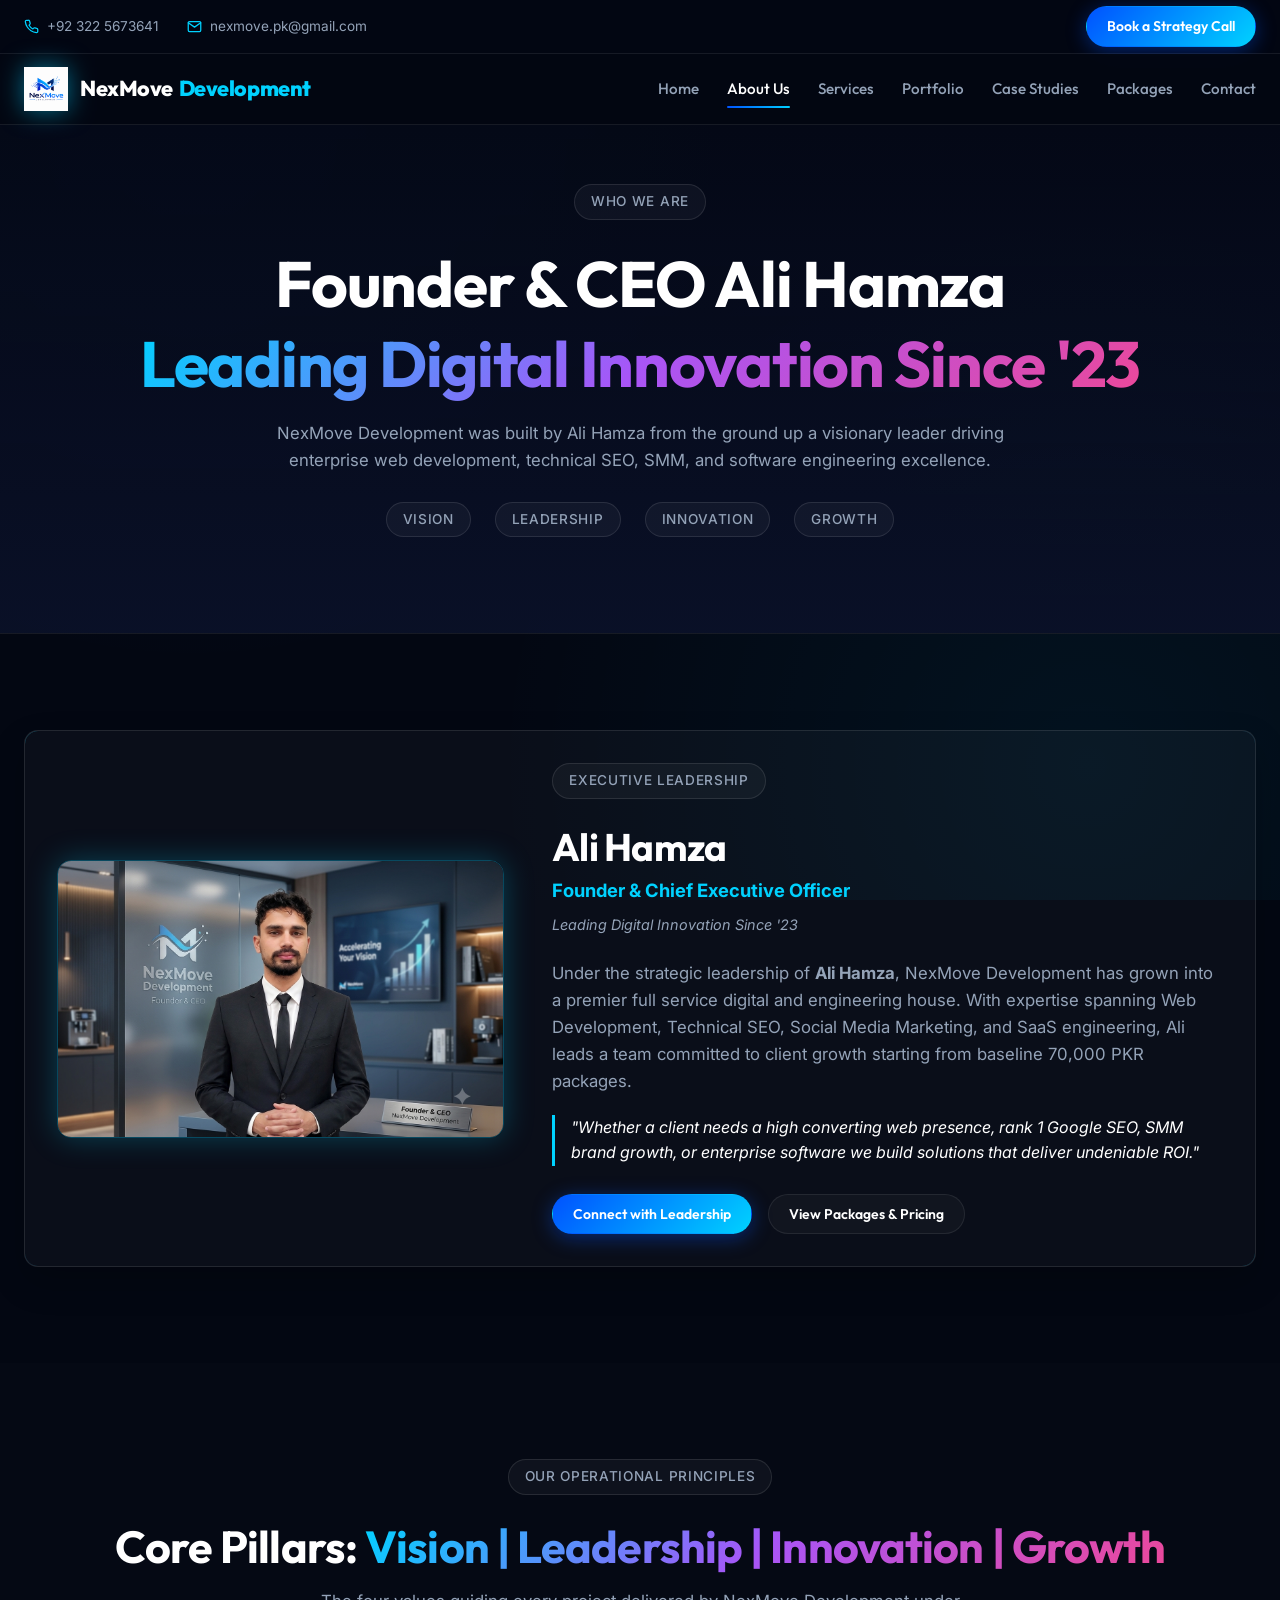
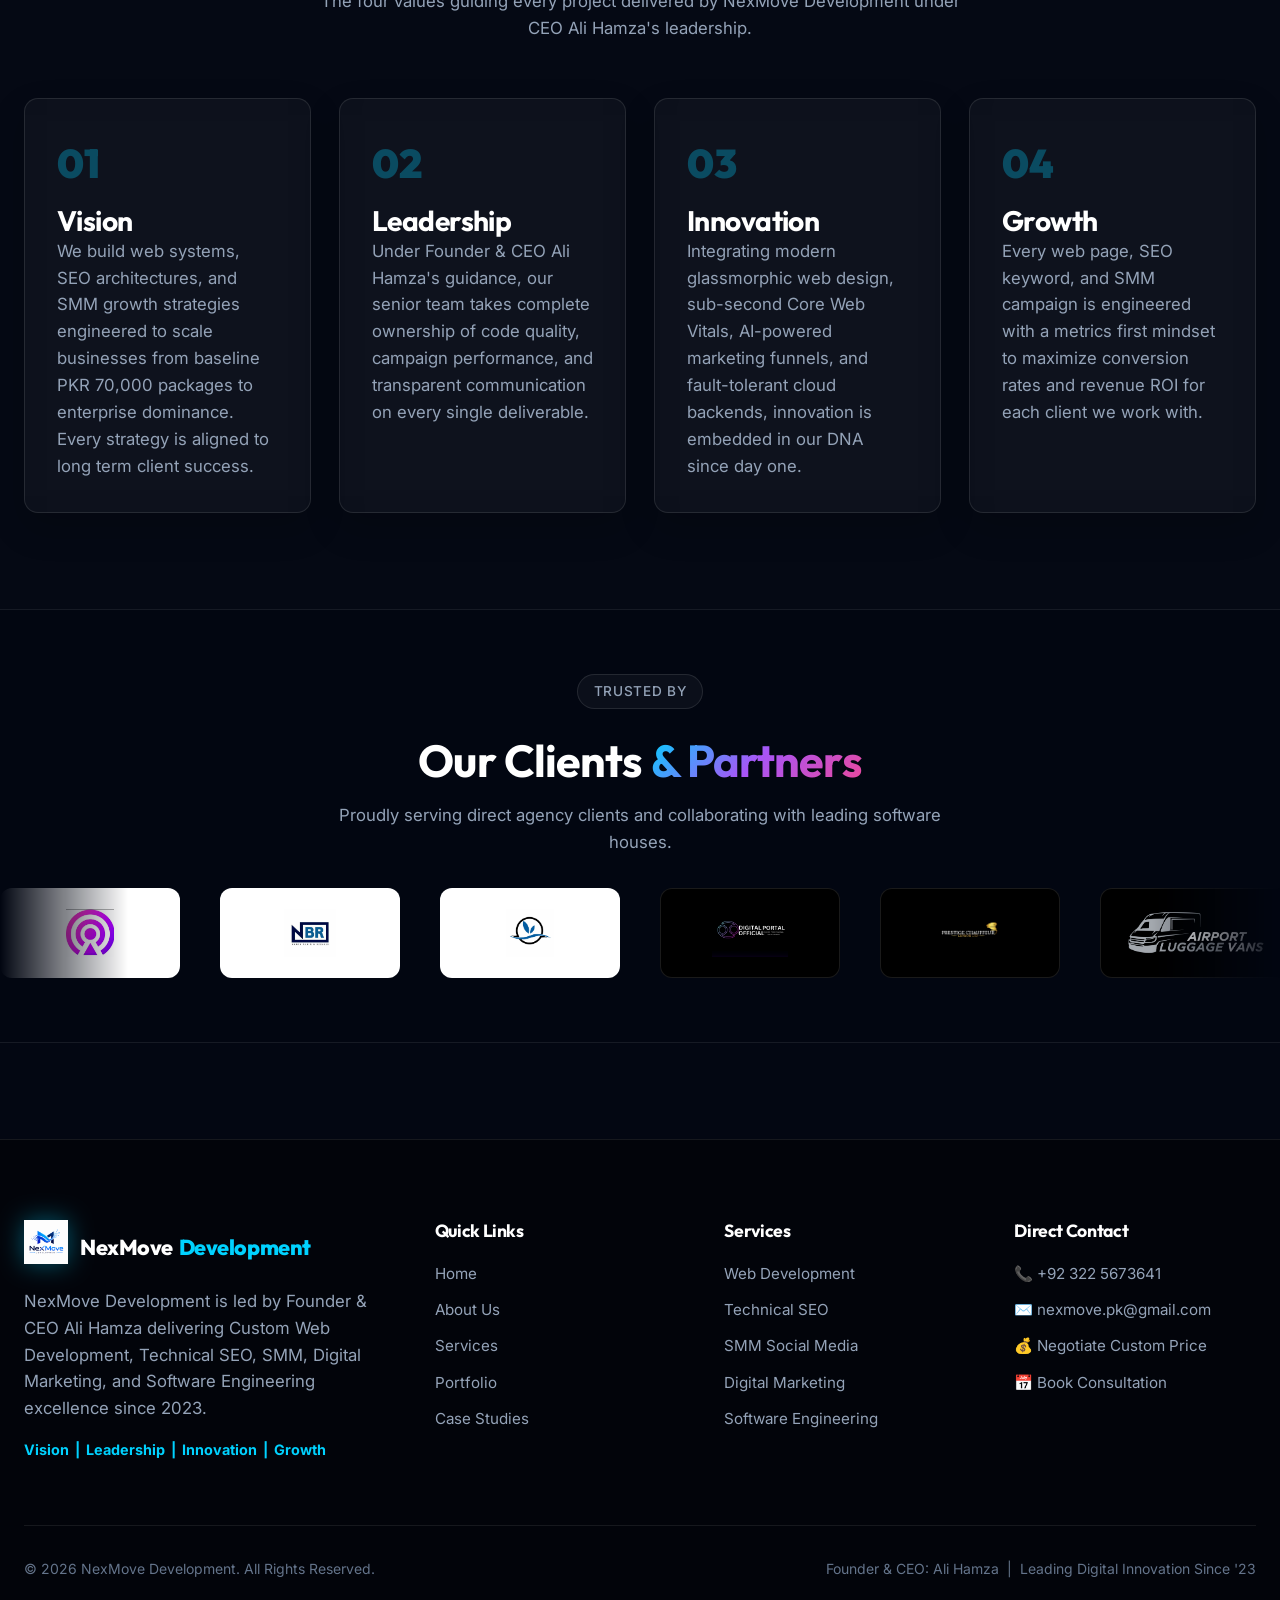
==== about.html @ 479b7800 "Initial commit for NexMove website" ====
<!DOCTYPE html>
<html lang="en">

<head>
  <meta charset="UTF-8">
  <meta name="viewport" content="width=device-width, initial-scale=1.0">
  <title>About Us | NexMove Development — Founder & CEO Ali Hamza</title>
  <meta name="description"
    content="NexMove Development — led by Founder & CEO Ali Hamza. Leading digital innovation since 2023 with Vision, Leadership, Innovation & Growth as core pillars.">
  <meta name="keywords"
    content="Ali Hamza CEO, NexMove Development, Founder Digital Innovation, Web Development, Technical SEO, SMM, Digital Marketing">
  <meta name="author" content="Ali Hamza — Founder & CEO, NexMove Development">

  <!-- Mandatory Favicon Path -->
  <link rel="icon" type="image/png" href="favicon.png">

  <!-- Open Graph -->
  <meta property="og:type" content="website">
  <meta property="og:title" content="About NexMove Development | Founder & CEO Ali Hamza">
  <meta property="og:description"
    content="Founder & CEO Ali Hamza — Leading Digital Innovation Since '23. Vision | Leadership | Innovation | Growth.">
  <meta property="og:image" content="assets/images/ali-hamza-ceo.jpg">

  <!-- Stylesheet -->
  <link rel="stylesheet" href="assets/css/style.css">

  <!-- AOS Library (For Content & Grid Animations) -->
  <link rel="stylesheet" href="https://unpkg.com/aos@next/dist/aos.css" />

  <style>
    /* Global Animated Background Video/Canvas Effect */
    #globalBgCanvas {
      position: fixed;
      top: 0;
      left: 0;
      width: 100vw;
      height: 100vh;
      z-index: -2;
      pointer-events: none;
      background: radial-gradient(circle at 50% 50%, #080f1e 0%, #030712 100%);
    }

    /* Animated Glowing Gradient Overlay */
    .global-ambient-glow {
      position: fixed;
      top: 0;
      left: 0;
      width: 100vw;
      height: 100vh;
      z-index: -1;
      pointer-events: none;
      background:
        radial-gradient(circle at 20% 20%, rgba(0, 210, 255, 0.08) 0%, transparent 40%),
        radial-gradient(circle at 80% 80%, rgba(121, 40, 202, 0.08) 0%, transparent 40%);
      animation: ambientPulse 8s ease-in-out infinite alternate;
    }

    @keyframes ambientPulse {
      0% {
        opacity: 0.5;
        transform: scale(1);
      }

      100% {
        opacity: 1;
        transform: scale(1.05);
      }
    }

    /* Smooth Page Transition */
    body {
      animation: pageFadeIn 0.8s cubic-bezier(0.16, 1, 0.3, 1) forwards;
    }

    @keyframes pageFadeIn {
      from {
        opacity: 0;
        transform: translateY(10px);
      }

      to {
        opacity: 1;
        transform: translateY(0);
      }
    }
  </style>
</head>

<body>

  <!-- HEADER -->
  <header class="site-header">
    <div class="top-bar">
      <div class="container top-bar-inner">
        <div class="top-contacts">
          <a href="tel:+923225673641" class="top-contact-item">
            <svg viewBox="0 0 24 24" fill="none" stroke-width="2" stroke-linecap="round" stroke-linejoin="round">
              <path
                d="M22 16.92v3a2 2 0 0 1-2.18 2 19.79 19.79 0 0 1-8.63-3.07 19.5 19.5 0 0 1-6-6 19.79 19.79 0 0 1-3.07-8.67A2 2 0 0 1 4.11 2h3a2 2 0 0 1 2 1.72 12.84 12.84 0 0 0 .7 2.81 2 2 0 0 1-.45 2.11L8.09 9.91a16 16 0 0 0 6 6l1.27-1.27a2 2 0 0 1 2.11-.45 12.84 12.84 0 0 0 2.81.7A2 2 0 0 1 22 16.92z">
              </path>
            </svg>
            +92 322 5673641
          </a>
          <a href="mailto:nexmove.pk@gmail.com" class="top-contact-item">
            <svg viewBox="0 0 24 24" fill="none" stroke-width="2" stroke-linecap="round" stroke-linejoin="round">
              <path d="M4 4h16c1.1 0 2 .9 2 2v12c0 1.1-.9 2-2 2H4c-1.1 0-2-.9-2-2V6c0-1.1.9-2 2-2z"></path>
              <polyline points="22,6 12,13 2,6"></polyline>
            </svg>
            nexmove.pk@gmail.com
          </a>
        </div>
        <div>
          <a href="contact.html" class="btn btn-primary btn-sm">Book a Strategy Call</a>
        </div>
      </div>
    </div>

    <nav class="main-nav">
      <div class="container nav-inner">
        <a href="index.html" class="brand-logo">
          <img src="Logo.png" alt="NexMove Development Logo">
          <span class="brand-text">NexMove <span class="text-cyan">Development</span></span>
        </a>
        <div class="nav-links">
          <a href="index.html" class="nav-link">Home</a>
          <a href="about.html" class="nav-link active">About Us</a>
          <a href="services.html" class="nav-link">Services</a>
          <a href="portfolio.html" class="nav-link">Portfolio</a>
          <a href="projects.html" class="nav-link">Case Studies</a>
          <a href="packages.html" class="nav-link">Packages</a>
          <a href="contact.html" class="nav-link">Contact</a>
        </div>
        <button class="mobile-nav-toggle" id="mobileNavToggle" aria-label="Toggle Navigation">
          <svg width="28" height="28" viewBox="0 0 24 24" fill="none" stroke="currentColor" stroke-width="2">
            <line x1="3" y1="12" x2="21" y2="12"></line>
            <line x1="3" y1="6" x2="21" y2="6"></line>
            <line x1="3" y1="18" x2="21" y2="18"></line>
          </svg>
        </button>
      </div>
    </nav>
  </header>

  <!-- Mobile Drawer -->
  <div class="drawer-overlay" id="drawerOverlay"></div>
  <div class="mobile-drawer" id="mobileDrawer">
    <div>
      <div class="drawer-header">
        <a href="index.html" class="brand-logo">
          <img src="Logo.png" alt="NexMove Development Logo">
          <span class="brand-text">NexMove <span class="text-cyan">Dev</span></span>
        </a>
        <button class="drawer-close" id="mobileDrawerClose">&times;</button>
      </div>
      <div class="drawer-links">
        <a href="index.html" class="drawer-link">Home</a>
        <a href="about.html" class="drawer-link active">About Us</a>
        <a href="services.html" class="drawer-link">Services</a>
        <a href="portfolio.html" class="drawer-link">Portfolio</a>
        <a href="projects.html" class="drawer-link">Case Studies</a>
        <a href="packages.html" class="drawer-link">Packages</a>
        <a href="contact.html" class="drawer-link">Contact Us</a>
      </div>
    </div>
    <div style="margin-top: 2rem;">
      <a href="contact.html" class="btn btn-primary" style="width:100%;">Book Strategy Call</a>
    </div>
  </div>

  <!-- HERO — ABOUT PAGE: Executive Office Dark Vibe Background -->
  <section class="page-hero hero-about">
    <div class="container text-center" style="position: relative; z-index: 2;">
      <div class="badge-pill">Who We Are</div>
      <h1>Founder & CEO Ali Hamza <span class="text-gradient">Leading Digital Innovation Since '23</span></h1>
      <p style="max-width: 750px; margin: 1rem auto 0;">NexMove Development was built by Ali Hamza from the ground up
        a visionary leader driving enterprise web development, technical SEO, SMM, and software engineering excellence.
      </p>
      <div style="display: flex; gap: 1.5rem; justify-content: center; flex-wrap: wrap; margin-top: 1.75rem;">
        <span class="badge-pill" style="margin-bottom: 0;">Vision</span>
        <span class="badge-pill" style="margin-bottom: 0;">Leadership</span>
        <span class="badge-pill" style="margin-bottom: 0;">Innovation</span>
        <span class="badge-pill" style="margin-bottom: 0;">Growth</span>
      </div>
    </div>
  </section>

  <!-- CEO SHOWCASE SECTION -->
  <section class="section-padding">
    <div class="container">
      <div class="glass-card ceo-card glow-border">
        <div class="ceo-image-wrap">
          <img src="assets/images/ali-hamza-ceo.png" alt="Ali Hamza — Founder & CEO, NexMove Development">
        </div>
        <div>
          <div class="badge-pill">Executive Leadership</div>
          <h2 style="font-size:2.4rem; margin-bottom: 0.3rem;">Ali Hamza</h2>
          <div style="color:var(--accent-cyan); font-weight:700; font-size:1.15rem; margin-bottom: 0.5rem;">Founder &
            Chief Executive Officer</div>
          <div style="color: var(--text-muted); font-size: 0.9rem; font-style: italic; margin-bottom: 1.5rem;">Leading
            Digital Innovation Since '23</div>
          <p style="margin-bottom: 1.25rem; font-size: 1.05rem;">
            Under the strategic leadership of <strong>Ali Hamza</strong>, NexMove Development has grown into a premier
            full service digital and engineering house. With expertise spanning Web Development, Technical SEO, Social
            Media Marketing, and SaaS engineering, Ali leads a team committed to client growth starting from
            baseline 70,000 PKR packages.
          </p>
          <blockquote
            style="border-left: 3px solid var(--accent-cyan); padding-left: 1rem; color: var(--text-main); font-style: italic; margin-bottom: 1.75rem;">
            "Whether a client needs a high converting web presence, rank 1 Google SEO, SMM brand growth, or enterprise
            software we build solutions that deliver undeniable ROI."
          </blockquote>
          <div style="display:flex; gap:1rem; flex-wrap:wrap;">
            <a href="https://wa.me/923225673641?text=Hello%20Ali,%20I%20want%20to%20connect%20with%20leadership%20regarding%20NexMove%20services."
              class="btn btn-primary btn-sm" id="ceoConnectBtn" target="_blank" rel="noopener noreferrer">
              Connect with Leadership
            </a>
            <a href="packages.html" class="btn btn-outline btn-sm">View Packages & Pricing</a>
          </div>
        </div>
      </div>
    </div>
  </section>

  <!-- CORE VALUES SECTION: Vision | Leadership | Innovation | Growth -->
  <section class="section-padding" style="background: rgba(255,255,255,0.01);">
    <div class="container">
      <div class="section-header text-center">
        <div class="badge-pill">Our Operational Principles</div>
        <h2>Core Pillars: <span class="text-gradient">Vision | Leadership | Innovation | Growth</span></h2>
        <p>The four values guiding every project delivered by NexMove Development under CEO Ali Hamza's leadership.</p>
      </div>

      <div class="values-grid">
        <!-- Value 1: Vision -->
        <div class="glass-card value-card">
          <div class="value-num">01</div>
          <h3>Vision</h3>
          <p>We build web systems, SEO architectures, and SMM growth strategies engineered to scale businesses from
            baseline PKR 70,000 packages to enterprise dominance. Every strategy is aligned to long term client success.
          </p>
        </div>

        <!-- Value 2: Leadership -->
        <div class="glass-card value-card">
          <div class="value-num">02</div>
          <h3>Leadership</h3>
          <p>Under Founder & CEO Ali Hamza's guidance, our senior team takes complete ownership of code quality,
            campaign performance, and transparent communication on every single deliverable.</p>
        </div>

        <!-- Value 3: Innovation -->
        <div class="glass-card value-card">
          <div class="value-num">03</div>
          <h3>Innovation</h3>
          <p>Integrating modern glassmorphic web design, sub-second Core Web Vitals, AI-powered marketing funnels, and
            fault-tolerant cloud backends, innovation is embedded in our DNA since day one.</p>
        </div>

        <!-- Value 4: Growth -->
        <div class="glass-card value-card">
          <div class="value-num">04</div>
          <h3>Growth</h3>
          <p>Every web page, SEO keyword, and SMM campaign is engineered with a metrics first mindset to maximize
            conversion rates and revenue ROI for each client we work with.</p>
        </div>
      </div>
    </div>
  </section>

  <!-- ========================================================== -->
  <!-- TRUSTED CLIENTS & PARTNERS — ANIMATED INFINITE MARQUEE TICKER -->
  <!-- Direct Agency Clients: Al Fatima Academy, London Prestige Chauffeur, Aurrify, -->
  <!-- AITS Official, Ustad Labha Food Point, BJ Architects, Nobel Build Repair, -->
  <!-- RSP Water Plant, Prestige Chauffeur London, Airport Luggage Vans -->
  <!-- Software House Partners/Collaborations: Sofil Solution, DPO Digital Portal -->
  <!-- ========================================================== -->
  <section class="client-marquee-section" id="trustedClients">
    <div class="container" style="margin-bottom: 2rem;">
      <div class="section-header text-center" style="margin-bottom: 1.5rem;">
        <div class="badge-pill">Trusted By</div>
        <h2>Our Clients <span class="text-gradient">& Partners</span></h2>
        <p>Proudly serving direct agency clients and collaborating with leading software houses.</p>
      </div>
    </div>
    <div class="marquee-container">
      <!-- Duplicated track for seamless infinite scroll -->
      <div class="marquee-track" id="marqueeTrack">

        <!-- SOFTWARE HOUSE COLLABORATION: Sofil Solution -->
        <div class="client-logo-card" style="background-color: #ffffff;" title="Sofil Solution — Software House Partner"
          style="border-color: rgba(0,210,255,0.4); background: rgb(248, 251, 252);">
          <img src="sofil solution.jpeg" alt="Sofil Solution — Software House Partner" class="client-logo-img">
        </div>
        <div class="client-logo-card" style="background-color: #ffffff;" title="Nobel Build Repair — Direct Client">
          <img src="nobel build repair.jpeg" alt="Nobel Build Repair" class="client-logo-img">
        </div>
        <div class="client-logo-card" style="background-color: #ffffff;" title="RSP Water Plant — Direct Client">
          <img src="rsp water plant.jpeg" alt="RSP Water Plant" class="client-logo-img">
        </div>

        <!-- SOFTWARE HOUSE COLLABORATION: DPO Digital Portal -->
        <div class="client-logo-card" style="background-color: #000000;"
          title="DPO Digital Portal — Software House Partner"
          style="border-color: rgba(0,210,255,0.4); background: rgba(0,210,255,0.05);">
          <img src="DPO digital portal official.jpeg" alt="DPO Digital Portal — Software House Partner"
            class="client-logo-img">
        </div>
        <div class="client-logo-card" style="background-color: #000000;"
          title="Prestige Chauffeur London — Direct Client">
          <img src="prestige chauffeur london.png" alt="Prestige Chauffeur London" class="client-logo-img">
        </div>
        <div class="client-logo-card" style="background-color: #000000;" title="Airport Luggage Vans — Direct Client">
          <img src="Airport Luggage Vans Final logo-01.jpg.jpeg" alt="Airport Luggage Vans" class="client-logo-img">
        </div>

        <!-- === DUPLICATE SET FOR SEAMLESS LOOP === -->
        <div class="client-logo-card" style="background-color: #000000;" title="Al Fatima Academy — Direct Client">
          <img src="al fatima academy.jpg" alt="Al Fatima Academy" class="client-logo-img">
        </div>
        <div class="client-logo-card" style="background-color: #000000;"
          title="London Prestige Chauffeur — Direct Client">
          <img src="london prestige chauffeur logo.jpeg" alt="London Prestige Chauffeur" class="client-logo-img">
        </div>
        <div class="client-logo-card" style="background-color: #000000;" title="BJ Architects — Direct Client">
          <img src="bj architects.jpeg" alt="BJ Architects" class="client-logo-img">
        </div>
        <div class="client-logo-card" style="background-color: #ffffff;" title="Aurrify — Direct Client">
          <img src="aurrify.jpeg" alt="Aurrify" class="client-logo-img">
        </div>



        <!-- SOFTWARE HOUSE COLLABORATION: Sofil Solution -->
        <div class="client-logo-card" style="background-color: #ffffff;" title="Sofil Solution — Software House Partner"
          style="border-color: rgba(0,210,255,0.4); background: rgb(248, 251, 252);">
          <img src="sofil solution.jpeg" alt="Sofil Solution — Software House Partner" class="client-logo-img">
        </div>
        <div class="client-logo-card" style="background-color: #ffffff;" title="Nobel Build Repair — Direct Client">
          <img src="nobel build repair.jpeg" alt="Nobel Build Repair" class="client-logo-img">
        </div>
        <div class="client-logo-card" style="background-color: #ffffff;" title="RSP Water Plant — Direct Client">
          <img src="rsp water plant.jpeg" alt="RSP Water Plant" class="client-logo-img">
        </div>

        <!-- SOFTWARE HOUSE COLLABORATION: DPO Digital Portal -->
        <div class="client-logo-card" style="background-color: #000000;"
          title="DPO Digital Portal — Software House Partner"
          style="border-color: rgba(0,210,255,0.4); background: rgba(0,210,255,0.05);">
          <img src="DPO digital portal official.jpeg" alt="DPO Digital Portal — Software House Partner"
            class="client-logo-img">
        </div>
        <div class="client-logo-card" style="background-color: #000000;"
          title="Prestige Chauffeur London — Direct Client">
          <img src="prestige chauffeur london.png" alt="Prestige Chauffeur London" class="client-logo-img">
        </div>
        <div class="client-logo-card" style="background-color: #000000;" title="Airport Luggage Vans — Direct Client">
          <img src="Airport Luggage Vans Final logo-01.jpg.jpeg" alt="Airport Luggage Vans" class="client-logo-img">
        </div>

        <!-- === DUPLICATE SET FOR SEAMLESS LOOP === -->
        <div class="client-logo-card" style="background-color: #000000;" title="Al Fatima Academy — Direct Client">
          <img src="al fatima academy.jpg" alt="Al Fatima Academy" class="client-logo-img">
        </div>
        <div class="client-logo-card" style="background-color: #000000;"
          title="London Prestige Chauffeur — Direct Client">
          <img src="london prestige chauffeur logo.jpeg" alt="London Prestige Chauffeur" class="client-logo-img">
        </div>
        <div class="client-logo-card" style="background-color: #ffffff;" title="Aurrify — Direct Client">
          <img src="aurrify.jpeg" alt="Aurrify" class="client-logo-img">
        </div>
        <div class="client-logo-card" style="background-color: #ffffff;" title="AITS Official — Direct Client">
          <img src="aits official.jpeg" alt="AITS Official" class="client-logo-img">
        </div>
        <div class="client-logo-card" style="background-color: #ffffff;" title="Ustad Labha Food Point — Direct Client">
          <img src="ustad labha food point.jpeg" alt="Ustad Labha Food Point" class="client-logo-img">
        </div>
        <div class="client-logo-card" style="background-color: #000000;" title="BJ Architects — Direct Client">
          <img src="bj architects.jpeg" alt="BJ Architects" class="client-logo-img">
        </div>
        <!-- SOFTWARE HOUSE COLLABORATION: Sofil Solution -->
        <div class="client-logo-card" style="background-color: #ffffff;" title="Sofil Solution — Software House Partner"
          style="border-color: rgba(0,210,255,0.4); background: rgb(248, 251, 252);">
          <img src="sofil solution.jpeg" alt="Sofil Solution — Software House Partner" class="client-logo-img">
        </div>
        <div class="client-logo-card" style="background-color: #ffffff;" title="Nobel Build Repair — Direct Client">
          <img src="nobel build repair.jpeg" alt="Nobel Build Repair" class="client-logo-img">
        </div>
        <div class="client-logo-card" style="background-color: #ffffff;" title="RSP Water Plant — Direct Client">
          <img src="rsp water plant.jpeg" alt="RSP Water Plant" class="client-logo-img">
        </div>

        <!-- SOFTWARE HOUSE COLLABORATION: DPO Digital Portal -->
        <div class="client-logo-card" style="background-color: #000000;"
          title="DPO Digital Portal — Software House Partner"
          style="border-color: rgba(0,210,255,0.4); background: rgba(0,210,255,0.05);">
          <img src="DPO digital portal official.jpeg" alt="DPO Digital Portal — Software House Partner"
            class="client-logo-img">
        </div>
        <div class="client-logo-card" style="background-color: #000000;"
          title="Prestige Chauffeur London — Direct Client">
          <img src="prestige chauffeur london.png" alt="Prestige Chauffeur London" class="client-logo-img">
        </div>
        <div class="client-logo-card" style="background-color: #000000;" title="Airport Luggage Vans — Direct Client">
          <img src="Airport Luggage Vans Final logo-01.jpg.jpeg" alt="Airport Luggage Vans" class="client-logo-img">
        </div>

        <!-- === DUPLICATE SET FOR SEAMLESS LOOP === -->
        <div class="client-logo-card" style="background-color: #000000;" title="Al Fatima Academy — Direct Client">
          <img src="al fatima academy.jpg" alt="Al Fatima Academy" class="client-logo-img">
        </div>
        <div class="client-logo-card" style="background-color: #000000;"
          title="London Prestige Chauffeur — Direct Client">
          <img src="london prestige chauffeur logo.jpeg" alt="London Prestige Chauffeur" class="client-logo-img">
        </div>
        <div class="client-logo-card" style="background-color: #ffffff;" title="Aurrify — Direct Client">
          <img src="aurrify.jpeg" alt="Aurrify" class="client-logo-img">
        </div>
        <div class="client-logo-card" style="background-color: #ffffff;" title="AITS Official — Direct Client">
          <img src="aits official.jpeg" alt="AITS Official" class="client-logo-img">
        </div>
        <div class="client-logo-card" style="background-color: #ffffff;" title="Ustad Labha Food Point — Direct Client">
          <img src="ustad labha food point.jpeg" alt="Ustad Labha Food Point" class="client-logo-img">
        </div>
        <div class="client-logo-card" style="background-color: #000000;" title="BJ Architects — Direct Client">
          <img src="bj architects.jpeg" alt="BJ Architects" class="client-logo-img">
        </div>
      </div>
    </div>
  </section>

  <!-- FOOTER -->
  <footer class="site-footer">
    <div class="container">
      <div class="footer-grid">
        <div class="footer-brand">
          <a href="index.html" class="brand-logo" style="margin-bottom:0.75rem;">
            <img src="Logo.png" alt="NexMove Development Logo">
            <span class="brand-text">NexMove <span class="text-cyan">Development</span></span>
          </a>
          <p>NexMove Development is led by Founder & CEO Ali Hamza delivering Custom Web Development, Technical SEO,
            SMM, Digital Marketing, and Software Engineering excellence since 2023.</p>
          <div style="margin-top: 1rem; color: var(--accent-cyan); font-weight: 700; font-size: 0.9rem;">
            Vision &nbsp;|&nbsp; Leadership &nbsp;|&nbsp; Innovation &nbsp;|&nbsp; Growth
          </div>
        </div>

        <div>
          <h4 class="footer-heading">Quick Links</h4>
          <div class="footer-links">
            <a href="index.html">Home</a>
            <a href="about.html">About Us</a>
            <a href="services.html">Services</a>
            <a href="portfolio.html">Portfolio</a>
            <a href="projects.html">Case Studies</a>
          </div>
        </div>

        <div>
          <h4 class="footer-heading">Services</h4>
          <div class="footer-links">
            <a href="services.html#web-development">Web Development</a>
            <a href="services.html#technical-seo">Technical SEO</a>
            <a href="services.html#smm">SMM Social Media</a>
            <a href="services.html#digital-marketing">Digital Marketing</a>
            <a href="services.html#software-engineering">Software Engineering</a>
          </div>
        </div>

        <div>
          <h4 class="footer-heading">Direct Contact</h4>
          <div class="footer-links">
            <a href="tel:+923225673641">📞 +92 322 5673641</a>
            <a href="mailto:nexmove.pk@gmail.com">✉️ nexmove.pk@gmail.com</a>
            <a href="packages.html">💰 Negotiate Custom Price</a>
            <a href="contact.html">📅 Book Consultation</a>
          </div>
        </div>
      </div>

      <div class="footer-bottom">
        <div>&copy; 2026 NexMove Development. All Rights Reserved.</div>
        <div>Founder & CEO: Ali Hamza &nbsp;|&nbsp; Leading Digital Innovation Since '23</div>
      </div>
    </div>
  </footer>

  <script src="assets/js/main.js"></script>
</body>


</html>
---- assets/css/style.css ----
/* ==========================================================================
   NexMove Development - Enterprise Global Stylesheet (V3 Enterprise Update)
   Theme: High-Tech Cyber Dark Engine, Glassmorphic Interface & Dynamic Motion
   Colors: Deep Navy (#030712, #0A1128), Royal Blue (#0052FF), Electric Cyan (#00D2FF)
   ========================================================================== */

@import url('https://fonts.googleapis.com/css2?family=Inter:wght@300;400;500;600;700;800&family=Outfit:wght@400;500;600;700;800;900&display=swap');

/* --- CSS VARIABLES & DESIGN TOKENS --- */
:root {
  /* Color Palette */
  --bg-dark: #030712;
  --bg-card: rgba(10, 17, 40, 0.75);
  --bg-card-hover: rgba(15, 23, 54, 0.92);
  --bg-nav: rgba(3, 7, 18, 0.92);
  --bg-surface: #0a1128;

  --primary-blue: #0052FF;
  --primary-blue-glow: rgba(0, 82, 255, 0.4);
  --accent-cyan: #00D2FF;
  --accent-cyan-glow: rgba(0, 210, 255, 0.35);
  --gradient-electric: linear-gradient(135deg, #0052FF 0%, #00D2FF 100%);
  --gradient-glow: linear-gradient(135deg, rgba(0, 82, 255, 0.25) 0%, rgba(0, 210, 255, 0.25) 100%);
  --gradient-text: linear-gradient(135deg, #FFFFFF 30%, #00D2FF 100%);

  --text-main: #FFFFFF;
  --text-muted: #94A3B8;
  --text-dim: #64748B;

  --border-glass: rgba(255, 255, 255, 0.08);
  --border-glow: rgba(0, 210, 255, 0.3);
  --border-active: #0052FF;

  /* Spacing & Layout */
  --container-max: 1280px;
  --header-height: 80px;
  --topbar-height: 40px;
  --radius-sm: 8px;
  --radius-md: 14px;
  --radius-lg: 24px;
  --radius-full: 9999px;

  /* Shadows & Glassmorphism */
  --glass-backdrop: blur(16px);
  --shadow-glass: 0 10px 30px -10px rgba(0, 0, 0, 0.5);
  --shadow-glow: 0 0 30px rgba(0, 210, 255, 0.25);
  --transition-fast: 0.2s cubic-bezier(0.4, 0, 0.2, 1);
  --transition-smooth: 0.35s cubic-bezier(0.4, 0, 0.2, 1);
}

/* --- RESET & BASE STYLES --- */
*,
*::before,
*::after {
  box-sizing: border-box;
  margin: 0;
  padding: 0;
}

html {
  scroll-behavior: smooth;
  font-size: 16px;
}

body {
  font-family: 'Inter', sans-serif;
  background-color: var(--bg-dark);
  color: var(--text-main);
  line-height: 1.6;
  overflow-x: hidden;
  position: relative;
  background-image:
    radial-gradient(circle at 15% 15%, rgba(0, 82, 255, 0.08) 0%, transparent 40%),
    radial-gradient(circle at 85% 85%, rgba(0, 210, 255, 0.06) 0%, transparent 45%);
  background-attachment: fixed;
}

/* --- TYPOGRAPHY --- */
h1,
h2,
h3,
h4,
h5,
h6 {
  font-family: 'Outfit', sans-serif;
  font-weight: 700;
  color: var(--text-main);
  line-height: 1.25;
  letter-spacing: -0.02em;
}

h1 {
  font-size: clamp(2.5rem, 5vw, 4.2rem);
}

h2 {
  font-size: clamp(2rem, 3.5vw, 3rem);
}

h3 {
  font-size: clamp(1.4rem, 2.2vw, 2rem);
}

h4 {
  font-size: 1.25rem;
}

p {
  color: var(--text-muted);
  font-size: 1.05rem;
}

a {
  color: inherit;
  text-decoration: none;
  transition: var(--transition-fast);
}

ul {
  list-style: none;
}

img {
  max-width: 100%;
  height: auto;
  display: block;
}

/* --- REUSABLE UTILITIES & GLASSMORPHISM --- */
.container {
  width: 100%;
  max-width: var(--container-max);
  margin: 0 auto;
  padding: 0 1.5rem;
}

.section-padding {
  padding: 6rem 0;
}

.text-gradient {
  background: var(--gradient-text);
  -webkit-background-clip: text;
  -webkit-text-fill-color: transparent;
  display: inline-block;
}

.text-cyan {
  color: var(--accent-cyan);
}

.text-center {
  text-align: center;
}

.glass-card {
  background: var(--bg-card);
  backdrop-filter: var(--glass-backdrop);
  -webkit-backdrop-filter: var(--glass-backdrop);
  border: 1px solid var(--border-glass);
  border-radius: var(--radius-md);
  padding: 2rem;
  box-shadow: var(--shadow-glass);
  transition: var(--transition-smooth);
  position: relative;
  overflow: hidden;
}

.glass-card:hover {
  background: var(--bg-card-hover);
  border-color: var(--border-glow);
  transform: translateY(-5px);
  box-shadow: 0 15px 35px -10px rgba(0, 82, 255, 0.25);
}

.glass-panel {
  background: rgba(10, 17, 40, 0.6);
  backdrop-filter: var(--glass-backdrop);
  border: 1px solid var(--border-glass);
  border-radius: var(--radius-lg);
  padding: 3rem 2rem;
}

.glow-border {
  position: relative;
}

.glow-border::before {
  content: '';
  position: absolute;
  inset: -1px;
  border-radius: inherit;
  padding: 1px;
  background: linear-gradient(135deg, rgba(0, 210, 255, 0.5), rgba(0, 82, 255, 0.1), rgba(0, 210, 255, 0.4));
  -webkit-mask: linear-gradient(#fff 0 0) content-box, linear-gradient(#fff 0 0);
  -webkit-mask-composite: xor;
  mask-composite: exclude;
  pointer-events: none;
}

.badge-pill {
  display: inline-flex;
  align-items: center;
  gap: 0.5rem;
  padding: 0.4rem 1rem;
  background: rgba(0, 82, 255, 0.15);
  border: 1px solid rgba(0, 210, 255, 0.3);
  border-radius: var(--radius-full);
  color: var(--accent-cyan);
  font-size: 0.875rem;
  font-weight: 600;
  text-transform: uppercase;
  letter-spacing: 0.05em;
  margin-bottom: 1.25rem;
}

.badge-dot {
  width: 8px;
  height: 8px;
  border-radius: 50%;
  background-color: var(--accent-cyan);
  box-shadow: 0 0 10px var(--accent-cyan);
  animation: pulseDot 2s infinite;
}

/* --- BUTTONS --- */
.btn {
  display: inline-flex;
  align-items: center;
  justify-content: center;
  gap: 0.75rem;
  padding: 0.9rem 2rem;
  border-radius: var(--radius-full);
  font-family: 'Outfit', sans-serif;
  font-weight: 600;
  font-size: 1rem;
  cursor: pointer;
  border: 1px solid transparent;
  transition: var(--transition-smooth);
  text-decoration: none;
  white-space: nowrap;
}

.btn-primary {
  background: var(--gradient-electric);
  color: #FFFFFF;
  box-shadow: 0 4px 20px var(--primary-blue-glow);
}

.btn-primary:hover {
  transform: translateY(-2px);
  box-shadow: 0 8px 30px rgba(0, 210, 255, 0.4);
  color: #FFFFFF;
}

.btn-glow {
  background: var(--gradient-electric);
  color: #FFFFFF;
  position: relative;
  z-index: 1;
  overflow: hidden;
}

.btn-glow::after {
  content: '';
  position: absolute;
  top: 0;
  left: -100%;
  width: 100%;
  height: 100%;
  background: linear-gradient(90deg, transparent, rgba(255, 255, 255, 0.3), transparent);
  transition: 0.6s;
}

.btn-glow:hover::after {
  left: 100%;
}

.btn-outline {
  background: rgba(255, 255, 255, 0.03);
  border-color: var(--border-glass);
  color: var(--text-main);
}

.btn-outline:hover {
  background: rgba(0, 82, 255, 0.15);
  border-color: var(--accent-cyan);
  color: var(--accent-cyan);
  transform: translateY(-2px);
}

.btn-sm {
  padding: 0.5rem 1.25rem;
  font-size: 0.875rem;
}

/* --- HEADER & BRANDING FIX --- */
.site-header {
  position: fixed;
  top: 0;
  left: 0;
  width: 100%;
  z-index: 1000;
  transition: var(--transition-smooth);
}

.top-bar {
  background: rgba(3, 7, 18, 0.95);
  border-bottom: 1px solid var(--border-glass);
  padding: 0.4rem 0;
  font-size: 0.85rem;
}

.top-bar-inner {
  display: flex;
  justify-content: space-between;
  align-items: center;
}

.top-contacts {
  display: flex;
  align-items: center;
  gap: 1.75rem;
}

.top-contact-item {
  display: flex;
  align-items: center;
  gap: 0.5rem;
  color: var(--text-muted);
}

.top-contact-item:hover {
  color: var(--accent-cyan);
}

.top-contact-item svg {
  width: 15px;
  height: 15px;
  stroke: var(--accent-cyan);
}

.main-nav {
  background: var(--bg-nav);
  backdrop-filter: var(--glass-backdrop);
  -webkit-backdrop-filter: var(--glass-backdrop);
  border-bottom: 1px solid var(--border-glass);
  padding: 0.8rem 0;
}

.nav-inner {
  display: flex;
  align-items: center;
  justify-content: space-between;
}

.brand-logo {
  display: flex;
  align-items: center;
  gap: 0.75rem;
  text-decoration: none;
  background: transparent;
  padding: 0;
}

.brand-logo img {
  height: 44px;
  width: auto;
  object-fit: contain;
  mix-blend-mode: screen;
  background: transparent;
  border: none;
  border-radius: 0;
  filter: drop-shadow(0 0 12px rgba(0, 210, 255, 0.5));
}

.brand-text {
  font-family: 'Outfit', sans-serif;
  font-size: 1.35rem;
  font-weight: 800;
  color: #FFFFFF;
  letter-spacing: -0.02em;
  display: flex;
  align-items: center;
  white-space: nowrap;
  line-height: 1;
}

.brand-text .text-cyan {
  color: var(--accent-cyan);
  margin-left: 0.35rem;
}

.nav-links {
  display: flex;
  align-items: center;
  gap: 1.75rem;
}

.nav-link {
  font-family: 'Outfit', sans-serif;
  font-weight: 500;
  font-size: 0.95rem;
  color: var(--text-muted);
  position: relative;
  padding: 0.4rem 0;
}

.nav-link::after {
  content: '';
  position: absolute;
  bottom: 0;
  left: 0;
  width: 0;
  height: 2px;
  background: var(--gradient-electric);
  transition: var(--transition-fast);
  border-radius: var(--radius-full);
}

.nav-link:hover,
.nav-link.active {
  color: var(--text-main);
}

.nav-link:hover::after,
.nav-link.active::after {
  width: 100%;
}

.mobile-nav-toggle {
  display: none;
  background: none;
  border: none;
  cursor: pointer;
  padding: 0.5rem;
  color: var(--text-main);
}

.mobile-drawer {
  display: none;
  position: fixed;
  top: 0;
  right: -100%;
  width: 85%;
  max-width: 380px;
  height: 100vh;
  background: var(--bg-surface);
  z-index: 1005;
  padding: 2.5rem 2rem;
  box-shadow: -10px 0 30px rgba(0, 0, 0, 0.8);
  transition: right 0.4s ease;
  flex-direction: column;
  justify-content: space-between;
}

.mobile-drawer.open {
  right: 0;
}

.drawer-header {
  display: flex;
  justify-content: space-between;
  align-items: center;
  margin-bottom: 2.5rem;
}

.drawer-close {
  background: none;
  border: none;
  color: var(--text-main);
  font-size: 1.8rem;
  cursor: pointer;
}

.drawer-links {
  display: flex;
  flex-direction: column;
  gap: 1.5rem;
}

.drawer-link {
  font-family: 'Outfit', sans-serif;
  font-size: 1.25rem;
  font-weight: 600;
  color: var(--text-muted);
}

.drawer-link.active,
.drawer-link:hover {
  color: var(--accent-cyan);
}

.drawer-overlay {
  display: none;
  position: fixed;
  inset: 0;
  background: rgba(0, 0, 0, 0.7);
  backdrop-filter: blur(4px);
  z-index: 1004;
}

.drawer-overlay.open {
  display: block;
}

/* --- PAGE-SPECIFIC HERO BACKGROUNDS & DYNAMIC ANIMATED CANVAS --- */
.hero-section,
.page-hero {
  padding-top: calc(var(--header-height) + var(--topbar-height) + 4rem);
  padding-bottom: 6rem;
  position: relative;
  overflow: hidden;
  border-bottom: 1px solid var(--border-glass);
}

/* Home Page Canvas Background Wrapper */
.hero-home {
  background: linear-gradient(180deg, rgba(3, 7, 18, 0.88) 0%, rgba(10, 17, 40, 0.96) 100%);
}

#heroCanvas {
  position: absolute;
  top: 0;
  left: 0;
  width: 100%;
  height: 100%;
  z-index: 1;
  pointer-events: none;
  opacity: 0.6;
}

/* Page Specific Hero Overlay Images */
.hero-about {
  background: linear-gradient(180deg, rgba(3, 7, 18, 0.85) 0%, rgba(10, 17, 40, 0.95) 100%),
    url('https://images.unsplash.com/photo-1486406146926-c627a92ad1ab?q=80&w=2000&auto=format&fit=crop') center/cover no-repeat;
}

.hero-services {
  background: linear-gradient(180deg, rgba(3, 7, 18, 0.85) 0%, rgba(10, 17, 40, 0.95) 100%),
    url('https://images.unsplash.com/photo-1526374965328-7f61d4dc18c5?q=80&w=2000&auto=format&fit=crop') center/cover no-repeat;
}

.hero-portfolio {
  background: linear-gradient(180deg, rgba(3, 7, 18, 0.85) 0%, rgba(10, 17, 40, 0.95) 100%),
    url('https://images.unsplash.com/photo-1550745165-9bc0b252726f?q=80&w=2000&auto=format&fit=crop') center/cover no-repeat;
}

.hero-projects {
  background: linear-gradient(180deg, rgba(3, 7, 18, 0.85) 0%, rgba(10, 17, 40, 0.95) 100%),
    url('https://images.unsplash.com/photo-1504384308090-c894fdcc538d?q=80&w=2000&auto=format&fit=crop') center/cover no-repeat;
}

.hero-packages {
  background: linear-gradient(180deg, rgba(3, 7, 18, 0.85) 0%, rgba(10, 17, 40, 0.95) 100%),
    url('https://images.unsplash.com/photo-1559526324-4b87b5e36e44?q=80&w=2000&auto=format&fit=crop') center/cover no-repeat;
}

.hero-contact {
  background: linear-gradient(180deg, rgba(3, 7, 18, 0.85) 0%, rgba(10, 17, 40, 0.95) 100%),
    url('https://images.unsplash.com/photo-1451187580459-43490279c0fa?q=80&w=2000&auto=format&fit=crop') center/cover no-repeat;
}

.hero-grid {
  display: grid;
  grid-template-columns: 1.2fr 0.8fr;
  gap: 4rem;
  align-items: center;
  position: relative;
  z-index: 2;
}

.hero-content {
  z-index: 2;
}

.hero-title {
  margin-bottom: 1.5rem;
}

.hero-subtitle {
  font-size: 1.2rem;
  margin-bottom: 2.5rem;
  max-width: 600px;
}

.hero-actions {
  display: flex;
  gap: 1.25rem;
  flex-wrap: wrap;
  margin-bottom: 3.5rem;
}

.hero-stats {
  display: grid;
  grid-template-columns: repeat(3, 1fr);
  gap: 1.5rem;
  padding-top: 2rem;
  border-top: 1px solid var(--border-glass);
}

.stat-num {
  font-family: 'Outfit', sans-serif;
  font-size: 2.2rem;
  font-weight: 800;
  color: var(--accent-cyan);
  line-height: 1;
}

.stat-label {
  font-size: 0.875rem;
  color: var(--text-muted);
  margin-top: 0.4rem;
}

.hero-visual {
  position: relative;
  display: flex;
  justify-content: center;
  align-items: center;
}

.tech-globe-card {
  width: 100%;
  aspect-ratio: 1 / 1;
  max-width: 460px;
  background: radial-gradient(circle at center, rgba(0, 82, 255, 0.25) 0%, rgba(10, 17, 40, 0.85) 70%);
  border-radius: var(--radius-lg);
  border: 1px solid var(--border-glow);
  display: flex;
  flex-direction: column;
  align-items: center;
  justify-content: center;
  position: relative;
  box-shadow: 0 0 50px rgba(0, 82, 255, 0.25);
}

.code-window {
  width: 90%;
  background: rgba(3, 7, 18, 0.95);
  border-radius: var(--radius-md);
  border: 1px solid var(--border-glass);
  overflow: hidden;
  box-shadow: var(--shadow-glass);
}

.window-header {
  background: rgba(255, 255, 255, 0.05);
  padding: 0.6rem 1rem;
  display: flex;
  align-items: center;
  gap: 0.5rem;
}

.dot {
  width: 10px;
  height: 10px;
  border-radius: 50%;
}

.dot-red {
  background: #FF5F56;
}

.dot-yellow {
  background: #FFBD2E;
}

.dot-green {
  background: #27C93F;
}

.window-body {
  padding: 1.25rem;
  font-family: 'Courier New', monospace;
  font-size: 0.85rem;
  color: #A7F3D0;
  line-height: 1.7;
}

/* --- CLIENT LOGOS & ANIMATED INFINITE MARQUEE --- */
.client-marquee-section {
  padding: 4rem 0;
  background: rgba(3, 7, 18, 0.9);
  border-top: 1px solid var(--border-glass);
  border-bottom: 1px solid var(--border-glass);
  overflow: hidden;
}

.marquee-container {
  width: 100%;
  overflow: hidden;
  position: relative;
  mask-image: linear-gradient(to right, transparent, black 10%, black 90%, transparent);
  -webkit-mask-image: linear-gradient(to right, transparent, black 10%, black 90%, transparent);
}

.marquee-track {
  display: flex;
  gap: 2.5rem;
  width: max-content;
  animation: scrollLeft 35s linear infinite;
}

.marquee-track:hover {
  animation-play-state: paused;
}

.client-logo-card {
  display: flex;
  align-items: center;
  justify-content: center;
  padding: 0.8rem 1.5rem;
  background: rgba(10, 17, 40, 0.6);
  border: 1px solid var(--border-glass);
  border-radius: var(--radius-sm);
  backdrop-filter: blur(10px);
  min-width: 160px;
  height: 75px;
  transition: var(--transition-fast);
}

.client-logo-card:hover {
  border-color: var(--accent-cyan);
  background: rgba(0, 82, 255, 0.15);
  transform: translateY(-3px);
  box-shadow: 0 0 20px rgba(0, 210, 255, 0.2);
}

.client-logo-card img {
  max-height: 48px;
  width: auto;
  object-fit: contain;
  filter: brightness(0.95) contrast(1.1);
  transition: var(--transition-fast);
}

.client-logo-card:hover img {
  filter: brightness(1.1) contrast(1.2);
}

@keyframes scrollLeft {
  0% {
    transform: translateX(0);
  }

  100% {
    transform: translateX(-50%);
  }
}

/* --- SECTION HEADERS --- */
.section-header {
  margin-bottom: 3.5rem;
}

.section-header p {
  max-width: 650px;
  margin: 0.8rem auto 0;
}

/* --- CORE SERVICES GRID --- */
.services-grid {
  display: grid;
  grid-template-columns: repeat(auto-fit, minmax(320px, 1fr));
  gap: 2rem;
}

.service-card {
  display: flex;
  flex-direction: column;
  height: 100%;
}

.service-icon {
  width: 56px;
  height: 56px;
  border-radius: var(--radius-md);
  background: var(--gradient-glow);
  border: 1px solid rgba(0, 210, 255, 0.3);
  display: flex;
  align-items: center;
  justify-content: center;
  margin-bottom: 1.5rem;
}

.service-icon svg {
  width: 28px;
  height: 28px;
  stroke: var(--accent-cyan);
}

.service-title {
  font-size: 1.35rem;
  margin-bottom: 0.75rem;
}

.service-list {
  margin-top: 1.5rem;
  display: flex;
  flex-direction: column;
  gap: 0.5rem;
}

.service-list li {
  font-size: 0.9rem;
  color: var(--text-muted);
  display: flex;
  align-items: center;
  gap: 0.5rem;
}

.service-list li::before {
  content: '✓';
  color: var(--accent-cyan);
  font-weight: bold;
}

.service-link {
  margin-top: auto;
  padding-top: 1.5rem;
  color: var(--accent-cyan);
  font-weight: 600;
  display: flex;
  align-items: center;
  gap: 0.4rem;
}

.service-link:hover {
  gap: 0.75rem;
}

/* --- INTERACTIVE BUDGET CALCULATOR & TWO SEPARATE CATEGORY TABS --- */
.calculator-box {
  background: var(--bg-card);
  border: 1px solid var(--border-glow);
  border-radius: var(--radius-lg);
  padding: 3rem 2.5rem;
  box-shadow: 0 20px 40px rgba(0, 0, 0, 0.6);
}

.calc-category-tabs {
  display: flex;
  gap: 1rem;
  margin-bottom: 2rem;
}

.calc-tab-btn {
  flex: 1;
  padding: 0.8rem 1.25rem;
  background: rgba(255, 255, 255, 0.04);
  border: 1px solid var(--border-glass);
  border-radius: var(--radius-sm);
  color: var(--text-muted);
  font-family: 'Outfit', sans-serif;
  font-weight: 600;
  font-size: 0.95rem;
  cursor: pointer;
  transition: var(--transition-fast);
  text-align: center;
}

.calc-tab-btn:hover,
.calc-tab-btn.active {
  background: var(--gradient-electric);
  border-color: transparent;
  color: #FFFFFF;
  box-shadow: 0 0 20px rgba(0, 82, 255, 0.3);
}

.calc-grid {
  display: grid;
  grid-template-columns: 1fr 1fr;
  gap: 3rem;
}

.calc-controls {
  display: flex;
  flex-direction: column;
  gap: 1.75rem;
}

.form-group label {
  display: block;
  font-family: 'Outfit', sans-serif;
  font-size: 1rem;
  font-weight: 600;
  margin-bottom: 0.75rem;
  color: var(--text-main);
}

.currency-toggle {
  display: inline-flex;
  background: rgba(255, 255, 255, 0.05);
  padding: 0.25rem;
  border-radius: var(--radius-full);
  border: 1px solid var(--border-glass);
  margin-bottom: 1rem;
}

.currency-btn {
  padding: 0.35rem 1rem;
  border-radius: var(--radius-full);
  border: none;
  background: none;
  color: var(--text-muted);
  cursor: pointer;
  font-size: 0.85rem;
  font-weight: 600;
  transition: var(--transition-fast);
}

.currency-btn.active {
  background: var(--primary-blue);
  color: #FFFFFF;
}

.service-checkboxes {
  display: grid;
  grid-template-columns: 1fr 1fr;
  gap: 0.75rem;
}

.checkbox-card {
  background: rgba(255, 255, 255, 0.03);
  border: 1px solid var(--border-glass);
  padding: 0.8rem 1rem;
  border-radius: var(--radius-sm);
  cursor: pointer;
  display: flex;
  align-items: center;
  gap: 0.6rem;
  font-size: 0.9rem;
  transition: var(--transition-fast);
}

.checkbox-card:hover,
.checkbox-card.selected {
  border-color: var(--accent-cyan);
  background: rgba(0, 82, 255, 0.15);
}

.checkbox-card input[type="checkbox"] {
  accent-color: var(--accent-cyan);
}

.budget-slider-wrap {
  display: flex;
  flex-direction: column;
  gap: 0.5rem;
}

.slider-val-display {
  font-family: 'Outfit', sans-serif;
  font-size: 1.8rem;
  font-weight: 800;
  color: var(--accent-cyan);
}

input[type="range"] {
  width: 100%;
  height: 8px;
  border-radius: 4px;
  background: rgba(255, 255, 255, 0.1);
  accent-color: var(--accent-cyan);
  cursor: pointer;
}

.calc-summary-card {
  background: rgba(3, 7, 18, 0.85);
  border: 1px solid var(--border-glass);
  border-radius: var(--radius-md);
  padding: 2rem;
  display: flex;
  flex-direction: column;
  justify-content: space-between;
}

.summary-row {
  display: flex;
  justify-content: space-between;
  align-items: center;
  padding: 0.75rem 0;
  border-bottom: 1px dashed var(--border-glass);
}

.summary-total {
  padding-top: 1.25rem;
  border-bottom: none;
  font-size: 1.2rem;
  font-weight: 700;
}

/* --- ABOUT & CEO SHOWCASE --- */
.ceo-card {
  display: grid;
  grid-template-columns: 0.8fr 1.2fr;
  gap: 3rem;
  align-items: center;
}

.ceo-image-wrap {
  position: relative;
  border-radius: var(--radius-md);
  overflow: hidden;
  border: 1px solid var(--border-glow);
  box-shadow: var(--shadow-glow);
}

.ceo-image-wrap img {
  width: 100%;
  height: 100%;
  object-fit: cover;
}

.values-grid {
  display: grid;
  grid-template-columns: repeat(auto-fit, minmax(240px, 1fr));
  gap: 1.75rem;
}

.value-card {
  text-align: left;
}

.value-card .value-num {
  font-family: 'Outfit', sans-serif;
  font-size: 2.5rem;
  font-weight: 900;
  color: rgba(0, 210, 255, 0.3);
  margin-bottom: 0.5rem;
}

/* --- PORTFOLIO & CATEGORY FILTERS --- */
.filter-tabs {
  display: flex;
  justify-content: center;
  gap: 1rem;
  flex-wrap: wrap;
  margin-bottom: 3rem;
}

.filter-btn {
  padding: 0.6rem 1.5rem;
  border-radius: var(--radius-full);
  background: rgba(255, 255, 255, 0.04);
  border: 1px solid var(--border-glass);
  color: var(--text-muted);
  font-family: 'Outfit', sans-serif;
  font-weight: 600;
  cursor: pointer;
  transition: var(--transition-fast);
}

.filter-btn:hover,
.filter-btn.active {
  background: var(--gradient-electric);
  border-color: transparent;
  color: #FFFFFF;
}

.portfolio-grid {
  display: grid;
  grid-template-columns: repeat(auto-fit, minmax(340px, 1fr));
  gap: 2rem;
}

.portfolio-item {
  display: flex;
  flex-direction: column;
}

.portfolio-thumb {
  height: 220px;
  background: linear-gradient(135deg, rgba(0, 82, 255, 0.3), rgba(10, 17, 40, 0.9));
  border-radius: var(--radius-md) var(--radius-md) 0 0;
  display: flex;
  align-items: center;
  justify-content: center;
  position: relative;
  overflow: hidden;
  border-bottom: 1px solid var(--border-glass);
}

.portfolio-thumb img {
  width: 100%;
  height: 100%;
  object-fit: cover;
  transition: var(--transition-smooth);
}

.portfolio-item:hover .portfolio-thumb img {
  transform: scale(1.06);
}

.portfolio-tag {
  position: absolute;
  top: 1rem;
  left: 1rem;
  background: rgba(3, 7, 18, 0.85);
  border: 1px solid var(--border-glow);
  padding: 0.25rem 0.75rem;
  border-radius: var(--radius-full);
  font-size: 0.75rem;
  color: var(--accent-cyan);
  font-weight: 600;
  z-index: 2;
}

/* --- CASE STUDIES (PROJECTS) --- */
.case-study-card {
  margin-bottom: 3rem;
}

.case-study-grid {
  display: grid;
  grid-template-columns: 1.1fr 0.9fr;
  gap: 3rem;
}

.kpi-box {
  display: grid;
  grid-template-columns: repeat(2, 1fr);
  gap: 1rem;
  margin-top: 1.5rem;
  padding: 1.25rem;
  background: rgba(255, 255, 255, 0.03);
  border-radius: var(--radius-sm);
}

.kpi-val {
  font-family: 'Outfit', sans-serif;
  font-size: 1.8rem;
  font-weight: 800;
  color: var(--accent-cyan);
}

/* --- PACKAGES & PRICING --- */
.pricing-grid {
  display: grid;
  grid-template-columns: repeat(auto-fit, minmax(280px, 1fr));
  gap: 2rem;
}

.pricing-card.popular {
  border-color: var(--accent-cyan);
  box-shadow: 0 0 40px rgba(0, 82, 255, 0.3);
}

.price-tag {
  font-family: 'Outfit', sans-serif;
  font-size: 2.6rem;
  font-weight: 800;
  color: var(--text-main);
  margin: 1.25rem 0;
}

.price-tag span {
  font-size: 0.9rem;
  color: var(--text-muted);
  font-weight: 400;
}

/* --- CONTACT & STRATEGY BOOKING --- */
.contact-grid {
  display: grid;
  grid-template-columns: 0.9fr 1.1fr;
  gap: 3rem;
}

.input-field {
  width: 100%;
  padding: 0.9rem 1.25rem;
  background: rgba(255, 255, 255, 0.04);
  border: 1px solid var(--border-glass);
  border-radius: var(--radius-sm);
  color: var(--text-main);
  font-family: 'Inter', sans-serif;
  font-size: 0.95rem;
  outline: none;
  transition: var(--transition-fast);
}

.input-field:focus {
  border-color: var(--accent-cyan);
  box-shadow: 0 0 15px rgba(0, 210, 255, 0.2);
  background: rgba(0, 82, 255, 0.08);
}

.slot-picker {
  display: grid;
  grid-template-columns: repeat(auto-fit, minmax(110px, 1fr));
  gap: 0.75rem;
  margin-top: 0.75rem;
}

.slot-btn {
  padding: 0.6rem;
  background: rgba(255, 255, 255, 0.04);
  border: 1px solid var(--border-glass);
  border-radius: var(--radius-sm);
  color: var(--text-muted);
  font-size: 0.85rem;
  cursor: pointer;
  text-align: center;
  transition: var(--transition-fast);
}

.slot-btn:hover,
.slot-btn.selected {
  border-color: var(--accent-cyan);
  background: var(--gradient-electric);
  color: #FFFFFF;
}

/* --- FAQ ACCORDION --- */
.faq-list {
  display: flex;
  flex-direction: column;
  gap: 1.25rem;
  max-width: 900px;
  margin: 0 auto;
}

.faq-item {
  background: var(--bg-card);
  border: 1px solid var(--border-glass);
  border-radius: var(--radius-md);
  overflow: hidden;
}

.faq-question {
  padding: 1.5rem;
  display: flex;
  justify-content: space-between;
  align-items: center;
  cursor: pointer;
  font-family: 'Outfit', sans-serif;
  font-weight: 600;
  font-size: 1.1rem;
}

.faq-answer {
  padding: 0 1.5rem 1.5rem;
  display: none;
  color: var(--text-muted);
  border-top: 1px solid rgba(255, 255, 255, 0.05);
  padding-top: 1rem;
}

.faq-item.active .faq-answer {
  display: block;
}

.faq-item.active .faq-icon {
  transform: rotate(180deg);
}

.faq-icon {
  transition: var(--transition-fast);
}

/* --- FOOTER --- */
.site-footer {
  background: #02040A;
  border-top: 1px solid var(--border-glass);
  padding: 5rem 0 2rem;
  margin-top: 6rem;
}

.footer-grid {
  display: grid;
  grid-template-columns: 1.5fr repeat(3, 1fr);
  gap: 3rem;
  margin-bottom: 4rem;
}

.footer-brand img {
  height: 44px;
  margin-bottom: 0.75rem;
  mix-blend-mode: screen;
  filter: drop-shadow(0 0 12px rgba(0, 210, 255, 0.4));
}

.footer-heading {
  font-size: 1.1rem;
  margin-bottom: 1.25rem;
  color: var(--text-main);
}

.footer-links {
  display: flex;
  flex-direction: column;
  gap: 0.75rem;
}

.footer-links a {
  color: var(--text-muted);
  font-size: 0.95rem;
}

.footer-links a:hover {
  color: var(--accent-cyan);
  padding-left: 0.3rem;
}

.footer-bottom {
  padding-top: 2rem;
  border-top: 1px solid var(--border-glass);
  display: flex;
  justify-content: space-between;
  align-items: center;
  color: var(--text-dim);
  font-size: 0.875rem;
  flex-wrap: wrap;
  gap: 1rem;
}

/* --- TOAST NOTIFICATIONS --- */
.toast-container {
  position: fixed;
  bottom: 2rem;
  right: 2rem;
  z-index: 2000;
  display: flex;
  flex-direction: column;
  gap: 0.75rem;
}

.toast {
  background: rgba(10, 17, 40, 0.95);
  border: 1px solid var(--accent-cyan);
  border-radius: var(--radius-sm);
  padding: 1rem 1.5rem;
  color: var(--text-main);
  box-shadow: 0 10px 30px rgba(0, 0, 0, 0.8);
  display: flex;
  align-items: center;
  gap: 0.75rem;
  animation: slideInRight 0.3s cubic-bezier(0.4, 0, 0.2, 1);
}

/* --- KEYFRAME ANIMATIONS --- */
@keyframes pulseDot {
  0% {
    box-shadow: 0 0 0 0 rgba(0, 210, 255, 0.7);
  }

  70% {
    box-shadow: 0 0 0 10px rgba(0, 210, 255, 0);
  }

  100% {
    box-shadow: 0 0 0 0 rgba(0, 210, 255, 0);
  }
}

@keyframes slideInRight {
  from {
    transform: translateX(100%);
    opacity: 0;
  }

  to {
    transform: translateX(0);
    opacity: 1;
  }
}

/* --- RESPONSIVE MEDIA QUERIES --- */
@media (max-width: 1024px) {

  .hero-grid,
  .calc-grid,
  .ceo-card,
  .case-study-grid,
  .contact-grid {
    grid-template-columns: 1fr;
    gap: 2.5rem;
  }

  .footer-grid {
    grid-template-columns: 1fr 1fr;
  }
}

@media (max-width: 768px) {
  .top-bar-inner {
    flex-direction: column;
    gap: 0.5rem;
    text-align: center;
  }

  .nav-links {
    display: none;
  }

  .mobile-nav-toggle {
    display: block;
  }

  .service-checkboxes {
    grid-template-columns: 1fr;
  }

  .footer-grid {
    grid-template-columns: 1fr;
  }

  .hero-stats {
    grid-template-columns: 1fr;
    gap: 1.25rem;
  }

  .footer-bottom {
    flex-direction: column;
    align-items: flex-start;
  }
}

/* --- FIXED LOGO TICKER STYLES --- */
.client-logo-card {
  display: flex;
  align-items: center;
  justify-content: center;
  background: rgba(255, 255, 255, 0.03);
  border: 1px solid rgba(255, 255, 255, 0.1);
  border-radius: 12px;
  padding: 15px 25px;
  min-width: 180px;
  height: 90px;
  /* Bada aur prominent size */
  transition: all 0.3s ease;
}

.client-logo-card:hover {
  border-color: #00d2ff;
  transform: translateY(-3px);
  background: rgba(0, 210, 255, 0.05);
}

.client-logo-img {
  max-height: 60px;
  /* Logos clean aur visible rahenge */
  max-width: 140px;
  object-fit: contain;
  filter: brightness(0.95);
}

/* --- PORTFOLIO IMAGES STYLES --- */
.portfolio-card-img-wrapper {
  width: 100%;
  height: 220px;
  overflow: hidden;
  border-top-left-radius: 12px;
  border-top-right-radius: 12px;
  background: #0f172a;
}

.portfolio-card-img-wrapper img {
  width: 100%;
  height: 100%;
  object-fit: cover;
  transition: transform 0.4s ease;
}

.portfolio-card:hover .portfolio-card-img-wrapper img {
  transform: scale(1.05);
}

/* Thumbnail Container Fix */
.portfolio-thumb {
  position: relative;
  width: 100%;
  height: 200px;
  /* Specific height for uniform layout */
  overflow: hidden;
  background: linear-gradient(135deg, rgba(0, 82, 255, 0.2), rgba(0, 210, 255, 0.1));
  display: flex;
  align-items: center;
  justify-content: center;
}

/* Image Optimization */
.portfolio-img {
  width: 100%;
  height: 100%;
  object-fit: cover;
  /* Keeps aspect ratio perfect without stretching */
  object-position: top center;
  /* Focuses on top hero section of the website screenshot */
  transition: transform 0.4s ease, filter 0.4s ease;
}

/* Hover Effect on Image */
.portfolio-item:hover .portfolio-img {
  transform: scale(1.05);
  /* Smooth zoom effect on hover */
}

/* Tag Badge Position Fix */
.portfolio-tag {
  position: absolute;
  top: 12px;
  left: 12px;
  z-index: 2;
  background: rgba(10, 17, 40, 0.75);
  backdrop-filter: blur(8px);
  color: #00d2ff;
  font-size: 0.75rem;
  font-weight: 600;
  padding: 4px 10px;
  border-radius: 20px;
  border: 1px solid rgba(0, 210, 255, 0.3);
}

/* Fallback Text Overlay for Images */
.thumb-title {
  position: absolute;
  bottom: 0;
  width: 100%;
  padding: 10px;
  background: linear-gradient(to top, rgba(10, 17, 40, 0.9), transparent);
  color: #ffffff;
  font-size: 1.1rem;
  text-align: center;
  z-index: 1;
}

.portfolio-thumb {
  position: relative;
  width: 100%;
  height: 200px;
  overflow: hidden;
  border-radius: 12px 12px 0 0;
}

.portfolio-img {
  width: 100%;
  height: 100%;
  object-fit: cover;
  object-position: top center;
  display: block;
}

/* Card Entry Animation */
.portfolio-item {
  animation: fadeInUp 0.6s ease-in-out forwards;
}

@keyframes fadeInUp {
  from {
    opacity: 0;
    transform: translateY(20px);
  }

  to {
    opacity: 1;
    transform: translateY(0);
  }
}

/* ====== CLIENTS GRID STYLING ====== */
.clients-section {
  padding: 60px 0;
}

.clients-grid {
  display: grid;
  grid-template-columns: repeat(auto-fit, minmax(280px, 1fr));
  gap: 24px;
  margin-top: 40px;
}

.client-card {
  display: flex;
  flex-direction: column;
  padding: 24px;
  border-radius: 16px;
  background: rgba(255, 255, 255, 0.03);
  border: 1px solid rgba(255, 255, 255, 0.08);
  backdrop-filter: blur(12px);
  transition: transform 0.3s ease, border-color 0.3s ease;
}

.client-card:hover {
  transform: translateY(-5px);
  border-color: rgba(0, 210, 255, 0.4);
}

.client-logo-box {
  width: 100%;
  height: 100px;
  display: flex;
  align-items: center;
  justify-content: center;
  background: rgba(0, 0, 0, 0.2);
  border-radius: 10px;
  padding: 12px;
  margin-bottom: 16px;
  overflow: hidden;
}

.client-logo {
  max-width: 100%;
  max-height: 100%;
  object-fit: contain;
}

.client-details h4 {
  font-size: 1.1rem;
  font-weight: 600;
  color: #ffffff;
  margin-bottom: 4px;
}

.client-tag {
  display: inline-block;
  font-size: 0.75rem;
  font-weight: 500;
  color: #00d2ff;
  background: rgba(0, 210, 255, 0.1);
  padding: 2px 8px;
  border-radius: 12px;
  margin-bottom: 10px;
}

.client-details p {
  font-size: 0.85rem;
  color: #a0aec0;
  line-height: 1.5;
  margin: 0;
}

/* Logo Box Container */
.client-logo-box {
  width: 100%;
  height: 120px;
  /* Thodi height adjust ki hai */
  display: flex;
  align-items: center;
  justify-content: center;
  padding: 8px;
  /* Padding 12px/16px se kam karke 8px kar di hai taake logo ko space mile */
  margin-bottom: 16px;
  border-radius: 10px;
  overflow: hidden;
  border: 1px solid rgba(255, 255, 255, 0.05);
}

/* Logo Image Styling - Bada karne ke liye */
.client-logo {
  width: 90%;
  /* Logo container ki 90% width cover karega */
  height: 90%;
  /* Logo container ki 90% height cover karega */
  max-width: 90%;
  max-height: 90%;
  object-fit: contain;
  /* Shape kharab nahi hogi */
  display: block;
}

/* Update these sections for a better visual grid and glass effects */

.hero {
  padding: 120px 0 100px;
  /* Increased vertical padding for breathing room */
  position: relative;
  overflow: hidden;
  /* Important for background effects */
}

/* Update the Glass Card look */
.glass-card {
  backdrop-filter: blur(25px);
  /* Increased blur */
  -webkit-backdrop-filter: blur(25px);
  background: rgba(255, 255, 255, 0.03);
  /* Subtle backdrop color */
  border: 1px solid rgba(255, 255, 255, 0.1);
  box-shadow: 0 15px 35px rgba(0, 0, 0, 0.2);
  transform-origin: center;
  transition: all 0.3s ease;
}

/* Hero Content Styling (Left Side) */
.hero-content h1 {
  font-size: 4rem;
  /* Prominent Heading */
  line-height: 1.1;
  font-weight: 800;
  /* Extra Bold */
  letter-spacing: -2px;
  /* For a modern look */
  margin-bottom: 20px;
}

/* Add a very subtle text gradient only to "SaaS & Mobile Apps" */
.hero-content h1 span.text-gradient {
  background: linear-gradient(135deg, #a0aec0 0%, #ffffff 100%);
  -webkit-background-clip: text;
  -webkit-text-fill-color: transparent;
}

.hero-description {
  font-size: 1.1rem;
  max-width: 600px;
  line-height: 1.6;
  margin-bottom: 40px;
  color: #a0aec0;
  /* Slightly dim the description to elevate the H1 */
}

/* Visual Mockup Styling (Right Side) */
.hero-visual {
  position: relative;
}

.mockup-frame {
  max-width: 500px;
  /* Force a maximum width */
  margin: 0 auto;
}

/* Hero Background FX Styling */
.hero-bg-fx {
  position: absolute;
  top: 0;
  left: 0;
  width: 100%;
  height: 100%;
  z-index: 1;
}

#particles-js {
  position: absolute;
  width: 100%;
  height: 100%;
  opacity: 0.15;
  /* Subtle particle visibility */
}

.ambient-orb {
  position: absolute;
  border-radius: 50%;
  filter: blur(150px);
  opacity: 0.2;
}

.orb-blue {
  background: #00d2ff;
  width: 500px;
  height: 500px;
  top: -10%;
  right: -5%;
}

.orb-purple {
  background: #9f7aea;
  width: 400px;
  height: 400px;
  bottom: 0%;
  left: -10%;
}

/* --- HERO SECTION BASE --- */
.hero-section {
  position: relative;
  min-height: 90vh;
  display: flex;
  align-items: center;
  background: #030712;
  /* Deep Obsidian Dark */
  padding: 120px 0 80px;
  overflow: hidden;
}

.hero-container {
  display: grid;
  grid-template-columns: 1.1fr 0.9fr;
  gap: 50px;
  align-items: center;
  position: relative;
  z-index: 5;
}

/* --- AMBIENT GLOW ORBS --- */
.glow-orb {
  position: absolute;
  border-radius: 50%;
  filter: blur(140px);
  pointer-events: none;
  opacity: 0.35;
}

.orb-top-left {
  width: 500px;
  height: 500px;
  background: radial-gradient(circle, #00d2ff 0%, transparent 70%);
  top: -150px;
  left: -100px;
}

.orb-bottom-right {
  width: 600px;
  height: 600px;
  background: radial-gradient(circle, #7928ca 0%, transparent 70%);
  bottom: -200px;
  right: -150px;
}

/* --- BADGE & TYPOGRAPHY --- */
.badge-pill {
  display: inline-flex;
  align-items: center;
  gap: 10px;
  padding: 6px 16px;
  border-radius: 30px;
  background: rgba(255, 255, 255, 0.04);
  border: 1px solid rgba(255, 255, 255, 0.1);
  font-size: 0.85rem;
  font-weight: 500;
  color: #94a3b8;
  margin-bottom: 24px;
}

.badge-pulse {
  width: 8px;
  height: 8px;
  border-radius: 50%;
  background: #00d2ff;
  box-shadow: 0 0 12px #00d2ff;
}

.hero-title {
  font-size: 3.8rem;
  line-height: 1.1;
  font-weight: 800;
  letter-spacing: -1.5px;
  color: #ffffff;
  margin-bottom: 20px;
}

.text-gradient {
  background: linear-gradient(135deg, #00d2ff 0%, #a855f7 50%, #ec4899 100%);
  -webkit-background-clip: text;
  -webkit-text-fill-color: transparent;
}

.hero-description {
  font-size: 1.125rem;
  color: #94a3b8;
  line-height: 1.7;
  max-width: 540px;
  margin-bottom: 36px;
}

/* --- BUTTONS --- */
.hero-actions {
  display: flex;
  gap: 16px;
  margin-bottom: 50px;
}

.btn-primary-glow {
  display: inline-flex;
  align-items: center;
  gap: 10px;
  padding: 14px 28px;
  border-radius: 12px;
  background: linear-gradient(135deg, #00d2ff 0%, #3b82f6 100%);
  color: #ffffff;
  font-weight: 600;
  text-decoration: none;
  box-shadow: 0 0 25px rgba(0, 210, 255, 0.4);
  transition: all 0.3s ease;
}

.btn-primary-glow:hover {
  transform: translateY(-2px);
  box-shadow: 0 0 35px rgba(0, 210, 255, 0.6);
}

.btn-glass {
  display: inline-flex;
  align-items: center;
  padding: 14px 28px;
  border-radius: 12px;
  background: rgba(255, 255, 255, 0.05);
  border: 1px solid rgba(255, 255, 255, 0.12);
  color: #ffffff;
  font-weight: 600;
  text-decoration: none;
  transition: all 0.3s ease;
}

.btn-glass:hover {
  background: rgba(255, 255, 255, 0.1);
  border-color: rgba(255, 255, 255, 0.25);
}

/* --- STATS BAR --- */
.hero-stats {
  display: flex;
  align-items: center;
  gap: 24px;
  padding-top: 24px;
  border-top: 1px solid rgba(255, 255, 255, 0.08);
}

.stat-num {
  font-size: 1.75rem;
  font-weight: 700;
  color: #ffffff;
}

.stat-accent {
  color: #00d2ff;
}

.stat-label {
  font-size: 0.8rem;
  color: #64748b;
  margin-top: 2px;
}

.stat-divider {
  width: 1px;
  height: 35px;
  background: rgba(255, 255, 255, 0.08);
}

/* --- RIGHT VISUAL MOCKUP --- */
.visual-wrapper {
  position: relative;
  padding: 20px;
}

.glass-panel {
  background: rgba(15, 23, 42, 0.65);
  backdrop-filter: blur(20px);
  -webkit-backdrop-filter: blur(20px);
  border: 1px solid rgba(255, 255, 255, 0.12);
  border-radius: 20px;
  box-shadow: 0 25px 50px -12px rgba(0, 0, 0, 0.7);
}

.app-window {
  overflow: hidden;
  transition: transform 0.5s ease;
}

.app-window:hover {
  transform: translateY(-5px);
}

.window-header {
  display: flex;
  align-items: center;
  justify-content: space-between;
  padding: 14px 20px;
  background: rgba(255, 255, 255, 0.03);
  border-bottom: 1px solid rgba(255, 255, 255, 0.08);
}

.window-controls {
  display: flex;
  gap: 8px;
}

.dot {
  width: 10px;
  height: 10px;
  border-radius: 50%;
}

.red {
  background: #ef4444;
}

.yellow {
  background: #f59e0b;
}

.green {
  background: #10b981;
}

.window-tab {
  font-family: monospace;
  font-size: 0.75rem;
  color: #64748b;
}

.window-content {
  padding: 24px;
}

.metric-grid {
  display: grid;
  grid-template-columns: 1fr 1fr;
  gap: 16px;
  margin-bottom: 24px;
}

.mini-card {
  background: rgba(255, 255, 255, 0.03);
  padding: 14px;
  border-radius: 12px;
  border: 1px solid rgba(255, 255, 255, 0.05);
}

.mini-card .label {
  display: block;
  font-size: 0.75rem;
  color: #64748b;
  margin-bottom: 6px;
}

.mini-card .value {
  font-size: 1.1rem;
  font-weight: 700;
  margin-bottom: 8px;
  display: block;
}

.cyan {
  color: #00d2ff;
}

.purple {
  color: #a855f7;
}

.bar-bg {
  height: 4px;
  background: rgba(255, 255, 255, 0.1);
  border-radius: 4px;
  overflow: hidden;
}

.bar-fill {
  height: 100%;
  border-radius: 4px;
}

.cyan-fill {
  background: #00d2ff;
}

.purple-fill {
  background: #a855f7;
}

.code-snippet {
  background: rgba(3, 7, 18, 0.8);
  padding: 16px;
  border-radius: 12px;
  font-family: 'Fira Code', 'Consolas', monospace;
  font-size: 0.82rem;
  line-height: 1.6;
}

.code-line {
  display: block;
  color: #e2e8f0;
}

.kwd {
  color: #f472b6;
}

.func {
  color: #38bdf8;
}

.str {
  color: #fde047;
}

.bool {
  color: #4ade80;
}

/* --- FLOATING BADGES (LAYERED EFFECT) --- */
.floating-badge {
  position: absolute;
  display: flex;
  align-items: center;
  gap: 14px;
  padding: 12px 20px;
  z-index: 10;
  animation: float 4s ease-in-out infinite;
}

.badge-top {
  top: -15px;
  right: -10px;
}

.badge-bottom {
  bottom: -20px;
  left: -20px;
  animation-delay: 2s;
}

.badge-icon {
  width: 36px;
  height: 36px;
  border-radius: 10px;
  display: flex;
  align-items: center;
  justify-content: center;
  font-weight: bold;
}

.green-icon {
  background: rgba(16, 185, 129, 0.2);
  color: #10b981;
}

.blue-icon {
  background: rgba(0, 210, 255, 0.2);
  color: #00d2ff;
}

.badge-title {
  font-size: 0.85rem;
  font-weight: 700;
  color: #ffffff;
}

.badge-sub {
  font-size: 0.72rem;
  color: #64748b;
}

@keyframes float {

  0%,
  100% {
    transform: translateY(0);
  }

  50% {
    transform: translateY(-10px);
  }
}

/* --- RESPONSIVE FIXES --- */
@media (max-width: 991px) {
  .hero-container {
    grid-template-columns: 1fr;
    text-align: center;
  }

  .hero-title {
    font-size: 2.6rem;
  }

  .hero-description {
    margin: 0 auto 30px;
  }

  .hero-actions {
    justify-content: center;
  }

  .hero-stats {
    justify-content: center;
  }

  .floating-badge {
    display: none;
  }

  /* Hide floats on mobile for clean fit */
}
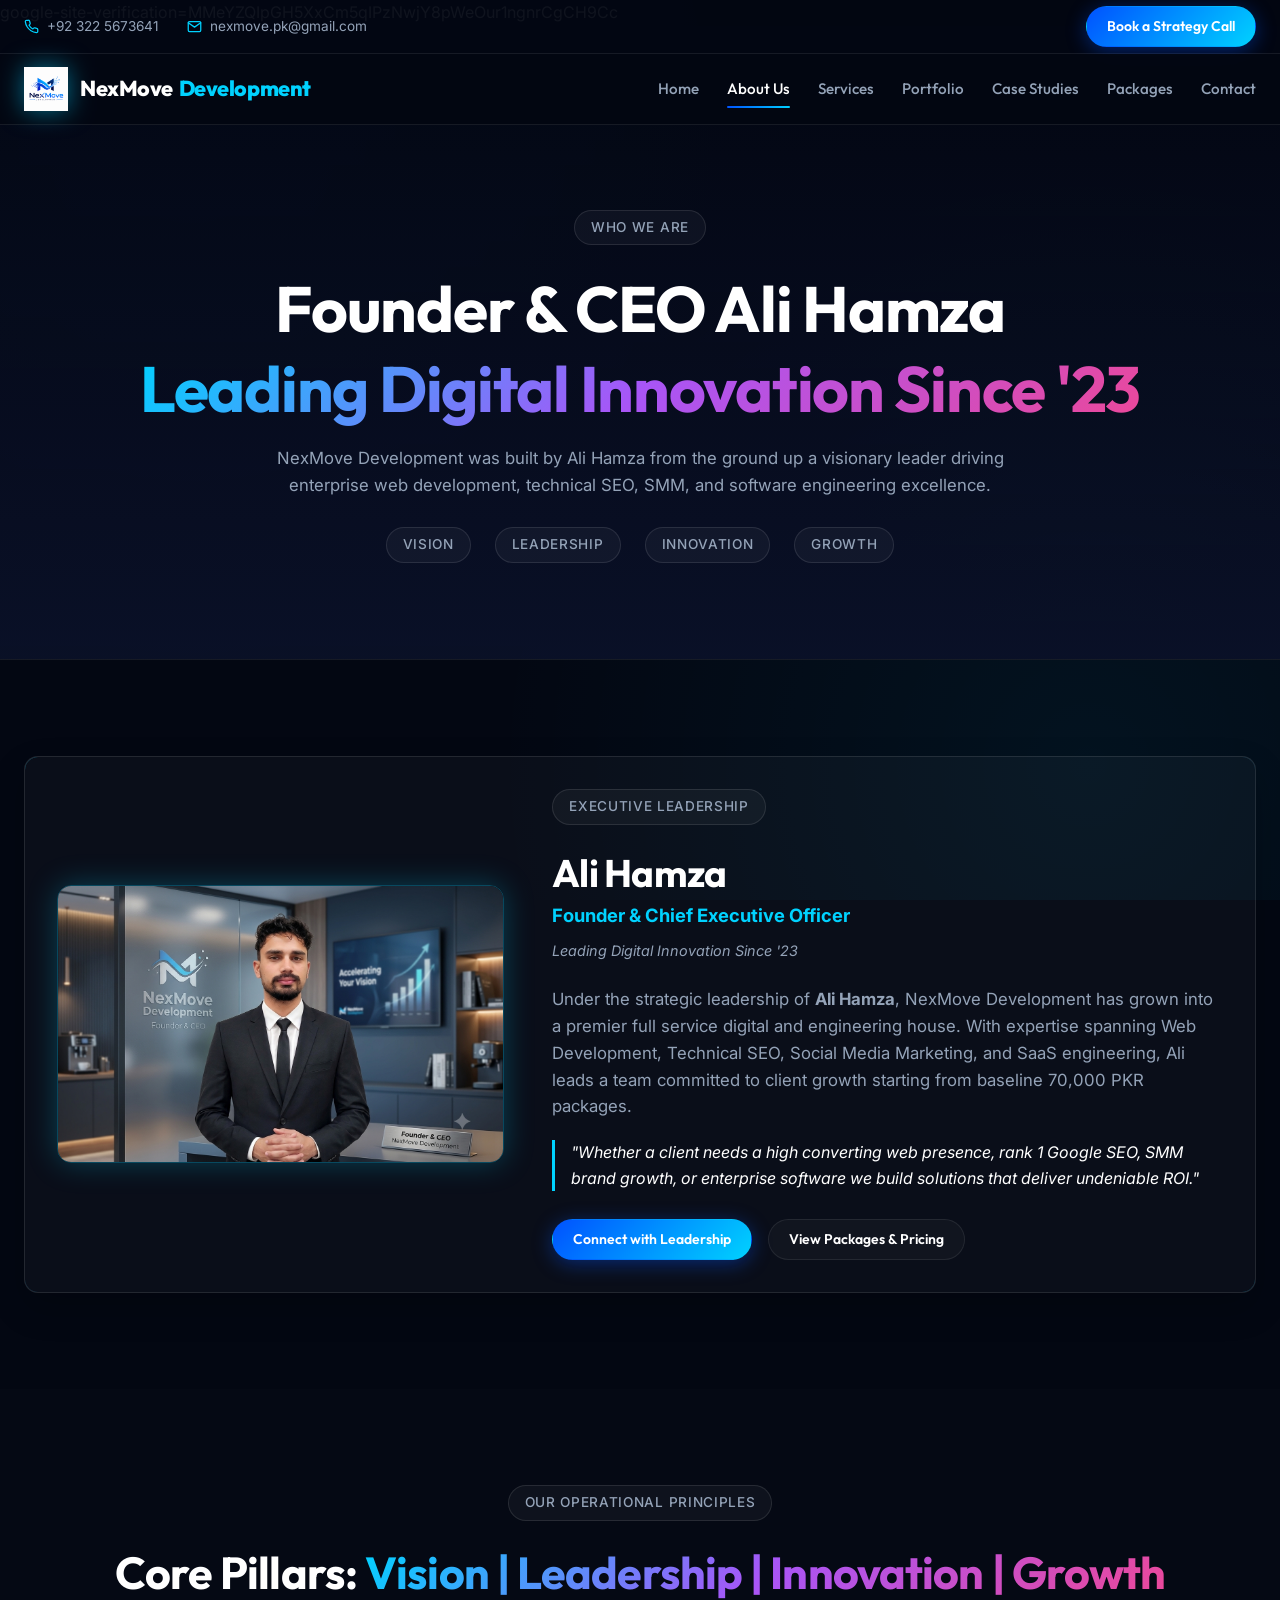
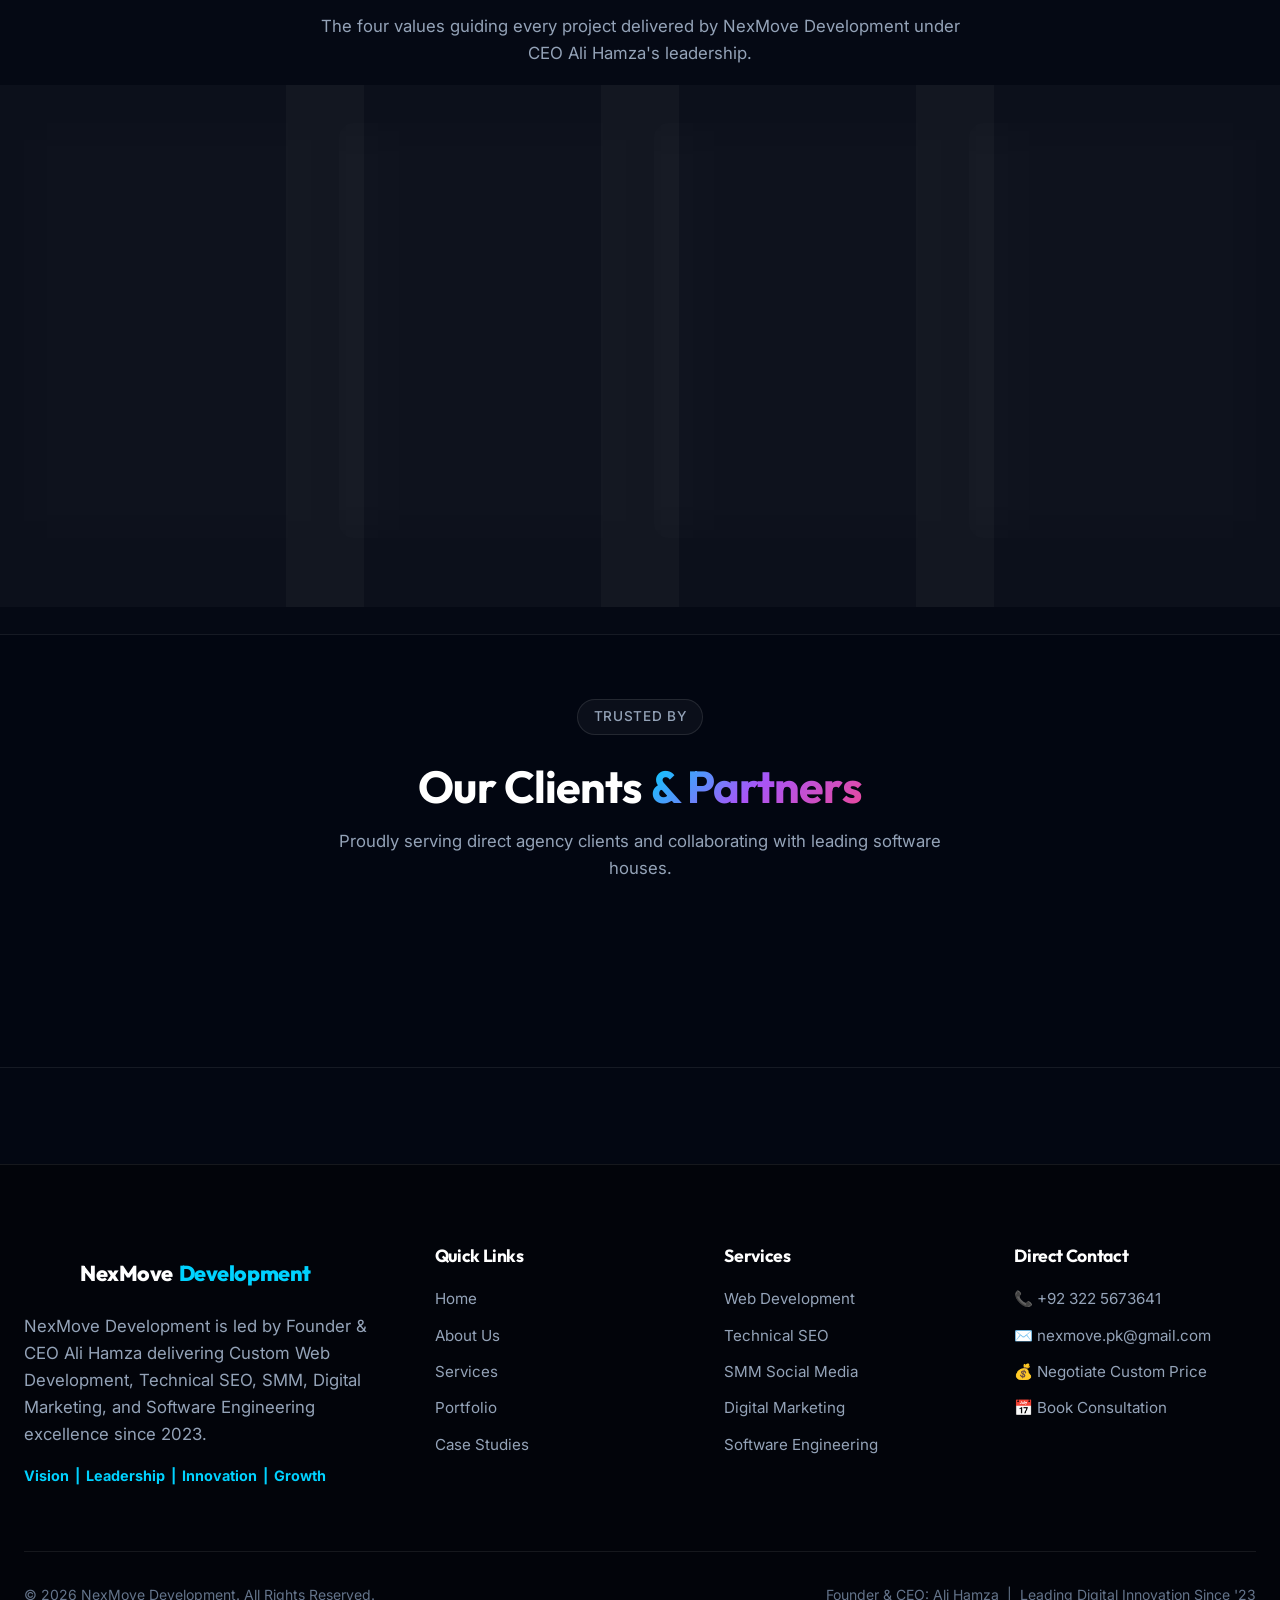
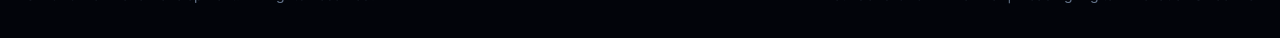
==== commit 83ebb8e4: "Add Google Search Console verification meta tag" ====
--- a/about.html
+++ b/about.html
@@ -2,6 +2,7 @@
 <html lang="en">
 
 <head>
+  google-site-verification=MMeYZQIpGH5XxCm5qIPzNwjY8pWeOur1ngnrCgCH9Cc
   <meta charset="UTF-8">
   <meta name="viewport" content="width=device-width, initial-scale=1.0">
   <title>About Us | NexMove Development — Founder & CEO Ali Hamza</title>
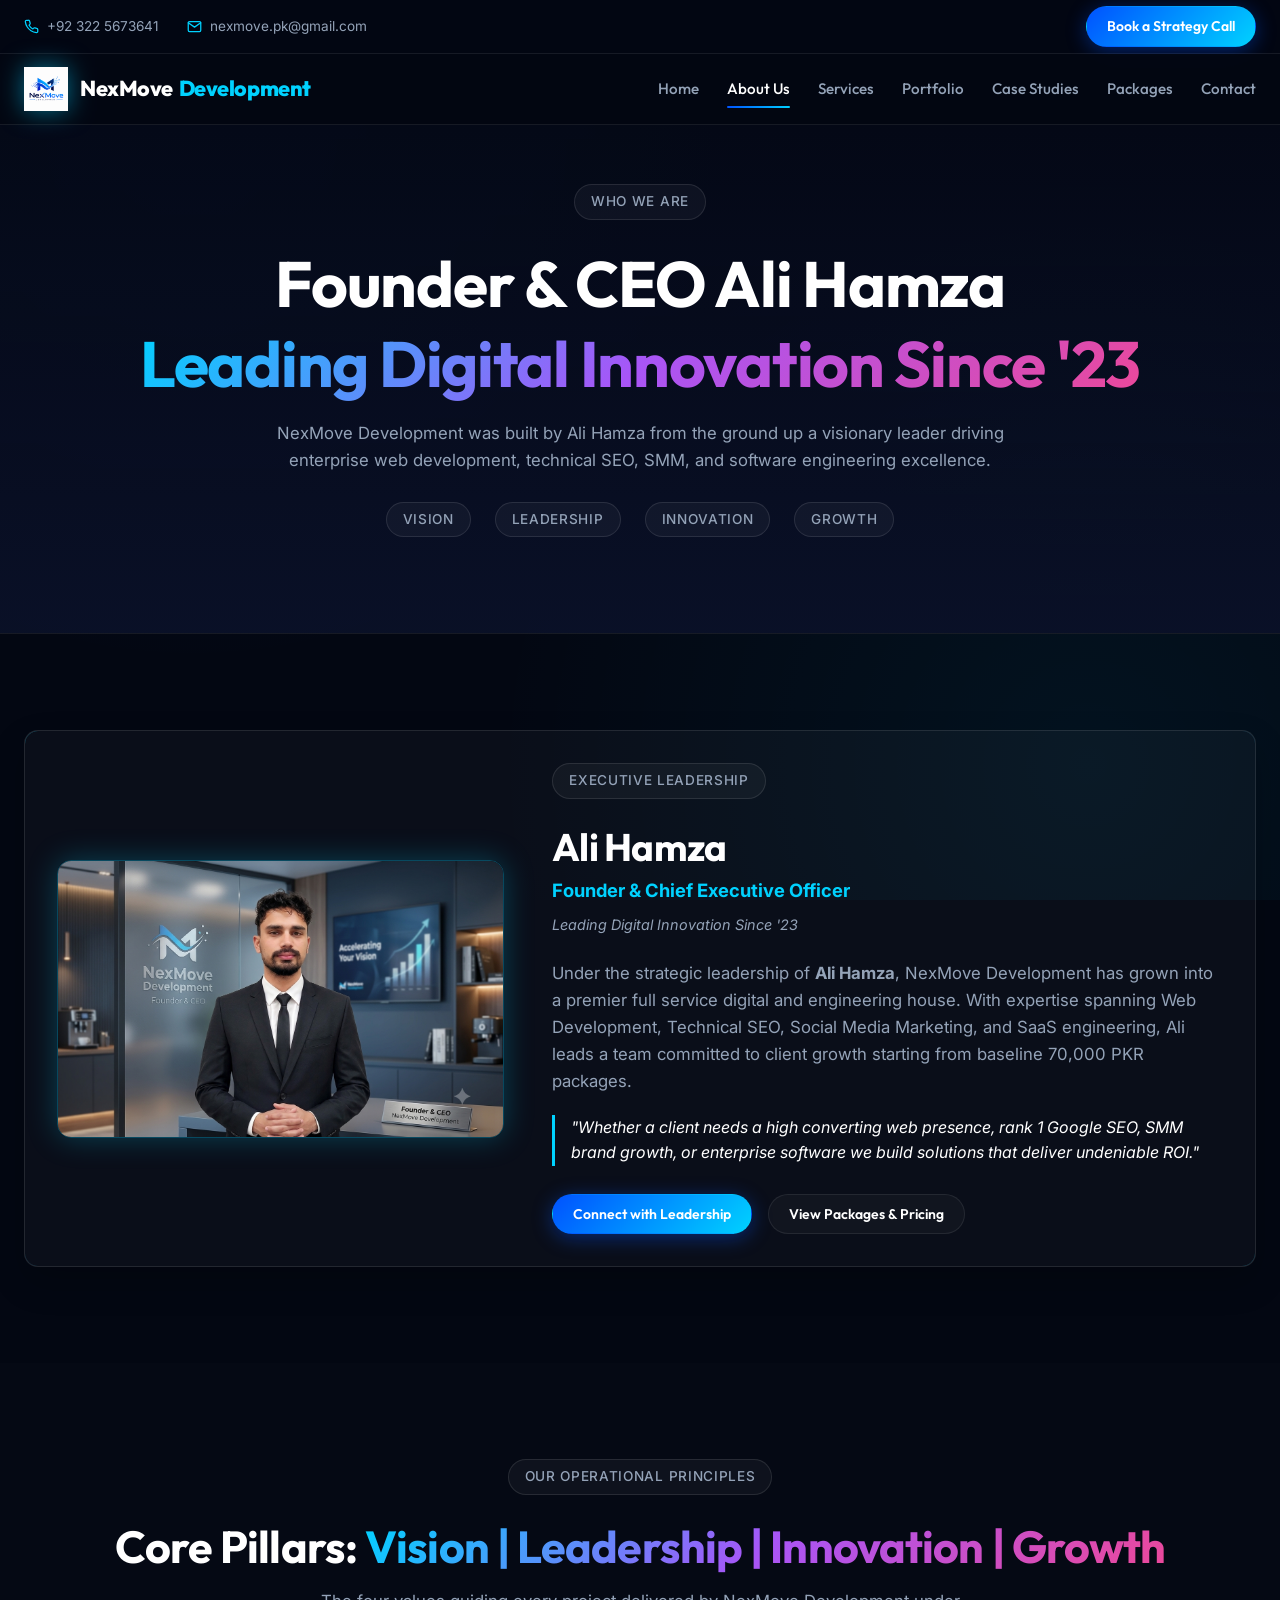
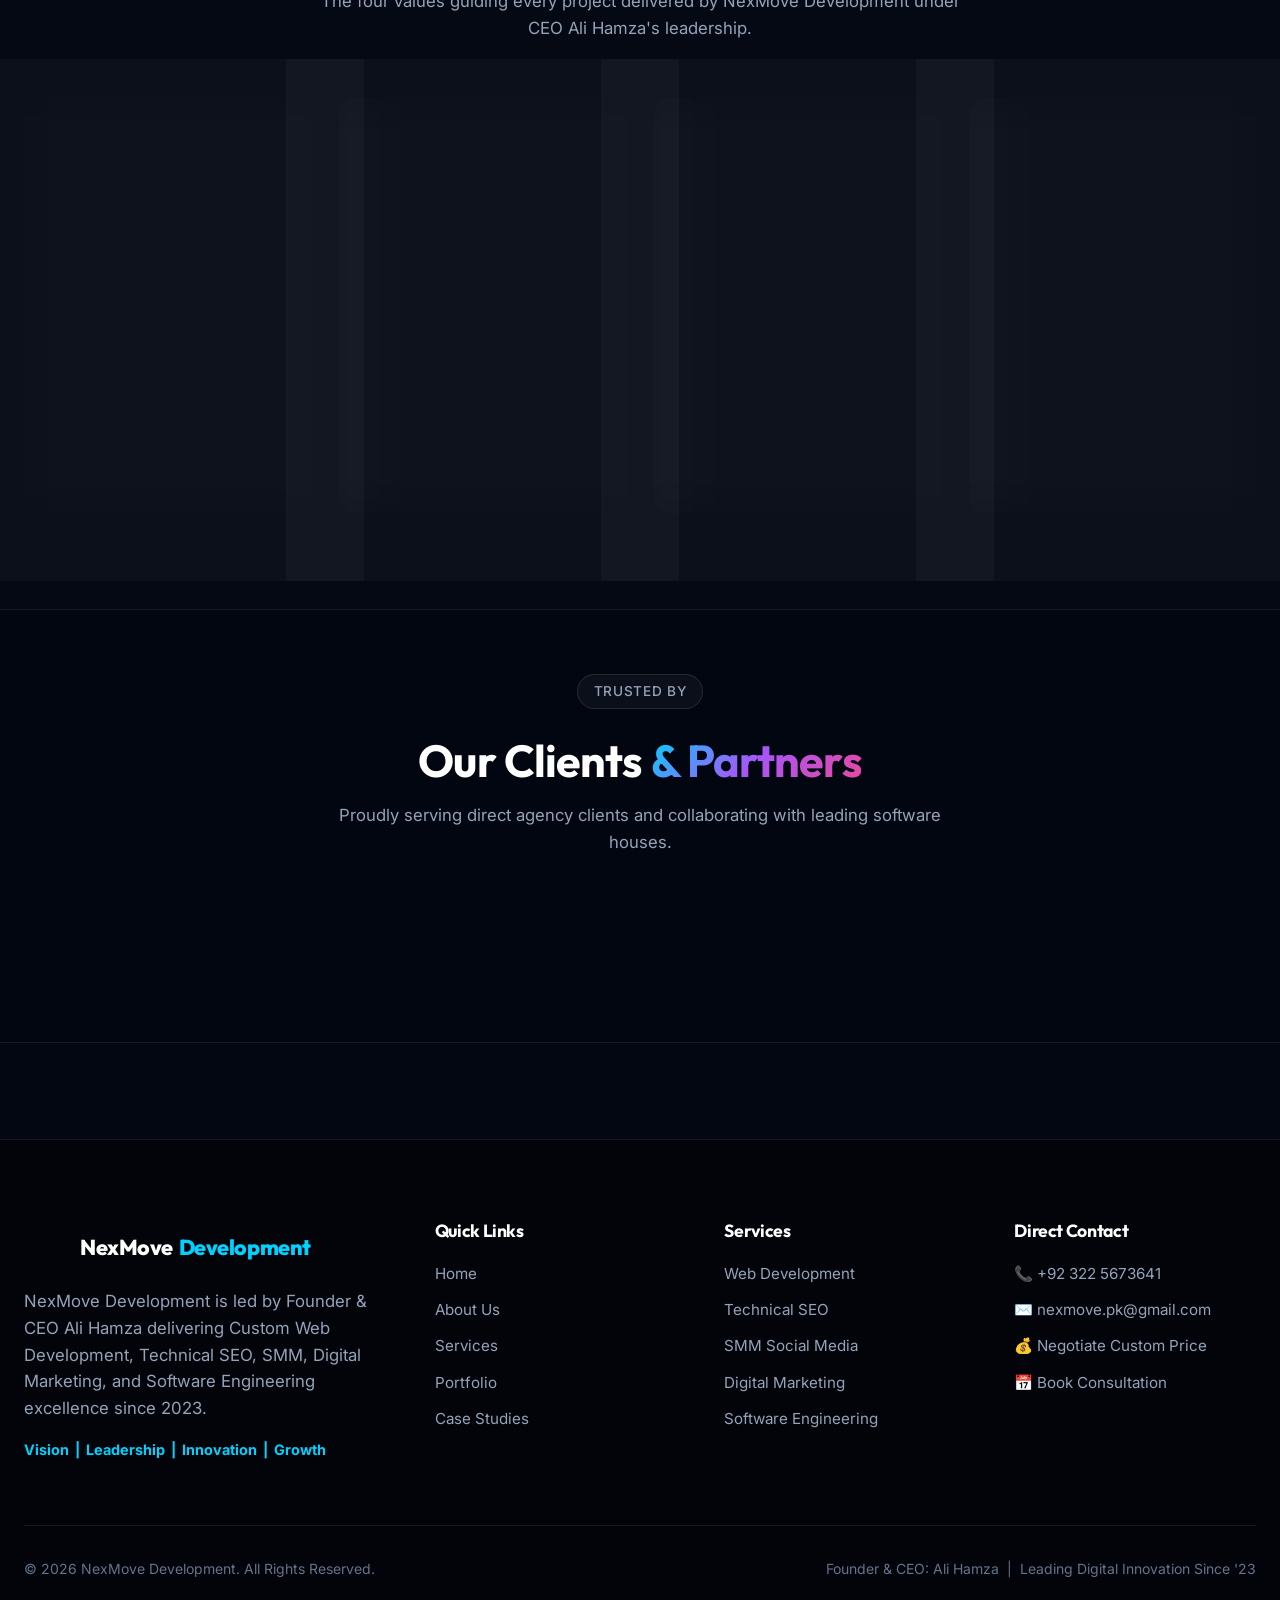
==== commit eab130ae: "Add Google Search Console verification meta tag" ====
--- a/about.html
+++ b/about.html
@@ -2,7 +2,7 @@
 <html lang="en">
 
 <head>
-  google-site-verification=MMeYZQIpGH5XxCm5qIPzNwjY8pWeOur1ngnrCgCH9Cc
+  <meta name="google-site-verification" content="6f5nG7aga6rYgWxFQuYCXkwPGqTMZYGz8n50BvGc-e0" />
   <meta charset="UTF-8">
   <meta name="viewport" content="width=device-width, initial-scale=1.0">
   <title>About Us | NexMove Development — Founder & CEO Ali Hamza</title>
